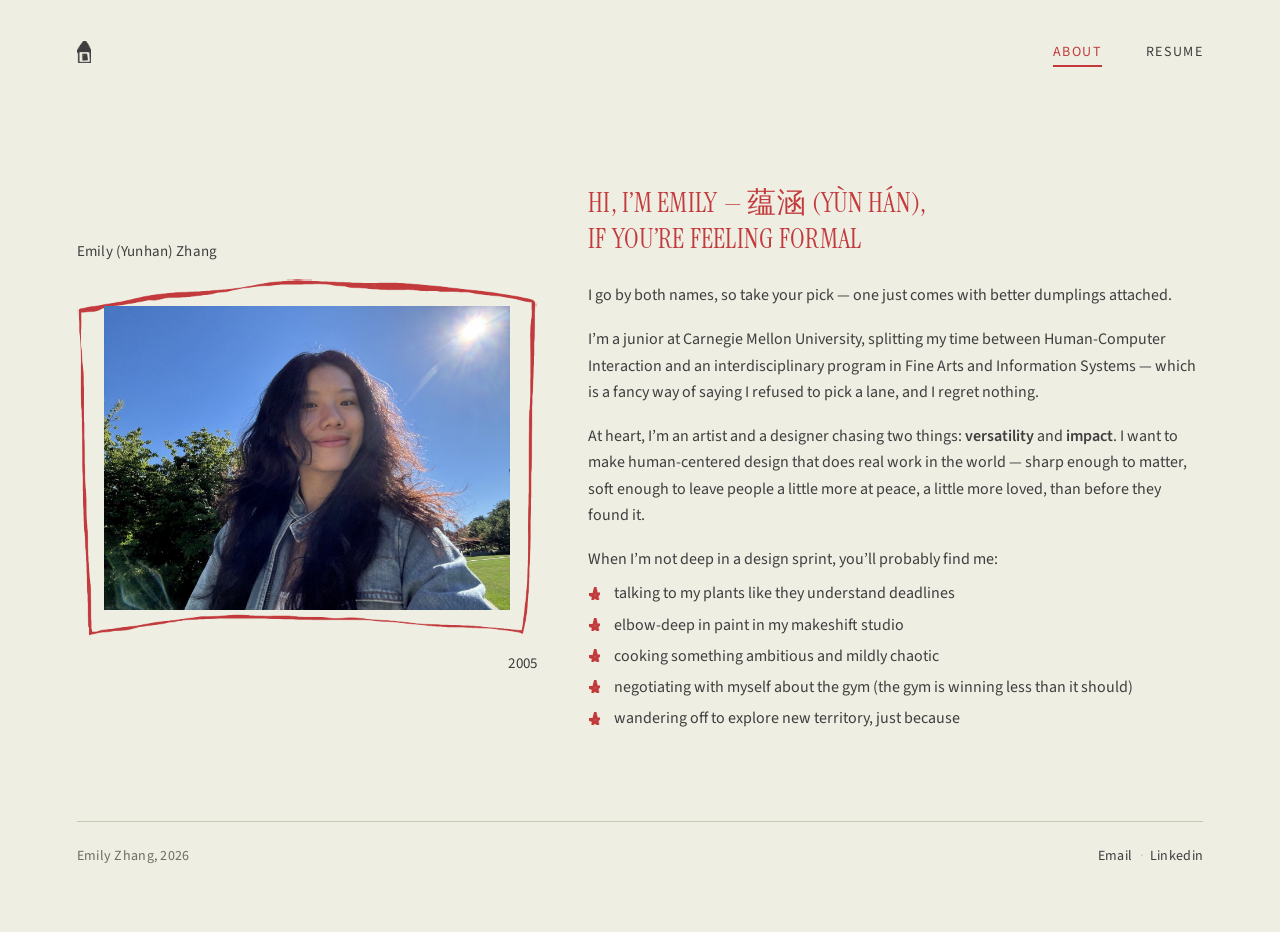
==== about.html @ c8b84eff "portfolio initial(08/20/2026)" ====
<!doctype html>
<html lang="en">
<head>
<meta charset="utf-8">
<meta name="viewport" content="width=device-width, initial-scale=1">
<title>About — Emily Zhang</title>
<meta name="description" content="Emily (Yunhan) Zhang — designer and artist, junior at Carnegie Mellon University studying Human-Computer Interaction alongside Fine Arts and Information Systems.">
<link rel="icon" href="assets/img/favicon.svg" type="image/svg+xml">
<link rel="preconnect" href="https://fonts.googleapis.com">
<link rel="preconnect" href="https://fonts.gstatic.com" crossorigin>
<link href="https://fonts.googleapis.com/css2?family=Instrument+Serif:ital@0;1&family=Source+Sans+3:wght@400;600&display=swap" rel="stylesheet">
<link rel="stylesheet" href="assets/css/style.css">
</head>
<body>

<a class="skip-link" href="#main">Skip to content</a>

<header class="site-header at-top">
  <nav class="nav wrap" aria-label="Primary">
    <div class="nav-group">
      <a class="nav-link nav-home" href="index.html"><span class="house" aria-hidden="true"></span><span class="visually-hidden">Home</span></a>
    </div>
    <div class="nav-group">
      <a class="nav-link" href="about.html" aria-current="page">About</a>
      <a class="nav-link" href="assets/resume/emily-zhang-resume.pdf" target="_blank" rel="noopener">Resume</a>
    </div>
  </nav>
</header>

<main id="main">
  <h1 class="visually-hidden">About Emily Zhang</h1>

  <div class="wrap about-grid">

    <figure class="portrait-block reveal">
      <figcaption class="portrait-name">Emily (Yunhan) Zhang</figcaption>

      <div class="portrait-frame">
        <img class="portrait-photo"
             src="assets/img/about-portrait.jpg"
             alt="Emily standing outdoors in a denim jacket, backlit by the sun against a clear blue sky."
             width="1400" height="1050" loading="lazy" decoding="async">
      </div>

      <p class="portrait-year">2005</p>
    </figure>

    <div class="about-body reveal" data-reveal-delay="0.08">

      <h2 class="about-heading">
        Hi, I’m Emily — <span lang="zh">蕴涵</span> (Yùn Hán),<br>
        if you’re feeling formal
      </h2>

      <p>
        I go by both names, so take your pick — one just comes with better
        dumplings attached.
      </p>

      <p>
        I’m a junior at Carnegie Mellon University, splitting my time between
        Human-Computer Interaction and an interdisciplinary program in Fine Arts
        and Information Systems — which is a fancy way of saying I refused to
        pick a lane, and I regret nothing.
      </p>

      <p>
        At heart, I’m an artist and a designer chasing two things:
        <strong>versatility</strong> and <strong>impact</strong>. I want to make
        human-centered design that does real work in the world — sharp enough to
        matter, soft enough to leave people a little more at peace, a little more
        loved, than before they found it.
      </p>

      <p class="list-lead">When I’m not deep in a design sprint, you’ll probably find me:</p>

      <ul class="star-list">
        <li>talking to my plants like they understand deadlines</li>
        <li>elbow-deep in paint in my makeshift studio</li>
        <li>cooking something ambitious and mildly chaotic</li>
        <li>negotiating with myself about the gym (the gym is winning less than it should)</li>
        <li>wandering off to explore new territory, just because</li>
      </ul>

    </div>

  </div>

</main>

<hr class="rule">

<footer class="site-footer">
  <div class="wrap">
    <h2 class="visually-hidden">Contact</h2>
    <div class="footer-line">
      <span class="footer-sig">Emily Zhang, <span data-year>2026</span></span>
      <nav class="footer-links" aria-label="Contact">
        <a class="footer-link" href="mailto:yunhanzh@andrew.cmu.edu">Email</a>
        <a class="footer-link" href="https://www.linkedin.com/in/yunhan-zhang-52885b339" target="_blank" rel="noopener">Linkedin</a>
      </nav>
    </div>
  </div>
</footer>

<script src="assets/js/main.js" defer></script>
</body>
</html>
---- assets/css/style.css ----
/* =========================================================
   Emily Zhang — Portfolio
   Design tokens sampled directly from the Figma exports.
   See design.md for the full system documentation.
   ========================================================= */

/* ---------- 1. Tokens ---------- */
:root {
  /* Colour — sampled from the source design files */
  --cream:      #EFEEE3;  /* page background */
  --cream-warm: #F5F4EC;  /* raised surfaces / card interiors */
  --ink:        #3E3E3E;  /* primary text */
  --ink-soft:   #6F6E64;  /* secondary text, meta values */
  --red:        #C23A3C;  /* accent: headings, labels, links */
  --red-deep:   #A62E30;  /* accent hover */
  --olive:      #CFCCAD;  /* project card panels */
  --lime:       #E8F19A;  /* image panels on case-study pages */
  --rule:       #C9C6B4;  /* hairlines and borders */

  /* Type */
  /* TWO FACES, following ziaoh.com's system exactly.
     --font         the working sans: navigation, labels, metadata, long-form
                    body copy, footer. Source Sans 3 is Adobe's maintained
                    release of Source Sans Pro, served under the newer name.
     --font-display the editorial serif: short expressive lines only — the
                    hero, page titles, project names, feature headings.
                    Instrument Serif is the face ziaoh uses (not Playfair).
     Neither face is ever used bold. See design.md §3. */
  --font: "Source Sans 3", "Source Sans Pro", -apple-system,
          BlinkMacSystemFont, "Segoe UI", Helvetica, Arial, sans-serif;
  --font-display: "Instrument Serif", "Iowan Old Style", Georgia,
          "Times New Roman", serif;

  /* Type scale, tuned for laptop screens (1280–1512px).
     Reference points measured off karenlou.com (a flat 16px throughout) and
     ziaoh.com (14px chrome, 20px lead, 44px project title). Sizes below land
     between the two: 46–52px hero, 40px case-study title, 16px body, 14px chrome. */
  --fs-display: clamp(2rem, 3.6vw, 3.25rem);          /* home hero — 46px @1280 */
  --fs-title:   clamp(1.875rem, 2.9vw, 2.5rem);       /* case-study title — 37→40px */
  --fs-lead:    clamp(1.125rem, 1.6vw, 1.3125rem);    /* hero paragraphs — 21px serif */
  --fs-body:    1rem;                                 /* 16px, flat — matches karenlou */
  --fs-small:   0.9375rem;                            /* 15px — dense body, meta values */
  --fs-label:   0.75rem;                              /* 12px red section labels */
  --fs-nav:     0.875rem;                             /* 14px — matches ziaoh */
  --fs-micro:   0.6875rem;                            /* 11px — tags, eyebrows */

  /* Layout */
  --wrap:   min(1220px, 88vw);
  --wrap-n: min(820px, 88vw);   /* narrow measure for case-study prose */
  --gutter: clamp(1.25rem, 4vw, 3rem);

  /* Emily's own doodles, sliced from assets/doodling/Untitled_Artwork.png.
     They are used as masks rather than plain images so they take their colour
     from the page — her ink is already exactly --red, and the house needs to
     follow the nav's ink→red hover like every other link. */
  --doodle-frame: url('../img/doodle-frame.png');
  --doodle-star:  url('../img/doodle-star.png');
  --doodle-house: url('../img/doodle-house.png');

  /* Motion */
  --ease: cubic-bezier(0.22, 1, 0.36, 1);
  --dur:  0.5s;
}

/* ---------- 2. Reset & base ---------- */
*, *::before, *::after { box-sizing: border-box; }

html {
  scroll-behavior: smooth;
  -webkit-text-size-adjust: 100%;
}

body {
  position: relative;   /* the document-level nudge layer anchors to this */
  margin: 0;
  background: var(--cream);
  color: var(--ink);
  font-family: var(--font);
  font-size: var(--fs-body);
  font-weight: 400;
  line-height: 1.62;
  letter-spacing: normal;
  -webkit-font-smoothing: antialiased;
  -moz-osx-font-smoothing: grayscale;
}

img { max-width: 100%; display: block; height: auto; }
a   { color: inherit; }

h1, h2, h3, h4, p, figure, ul, ol { margin: 0; }
/* ol as well as ul: the process rail and the numbered insights are ordered
   lists that supply their own markers, so the browser's must be off. */
ul, ol { list-style: none; padding: 0; }

::selection { background: var(--lime); color: var(--ink); }

:focus-visible {
  outline: 2px solid var(--red);
  outline-offset: 4px;
  border-radius: 2px;
}

.wrap   { width: var(--wrap);   margin-inline: auto; }
.wrap-n { width: var(--wrap-n); margin-inline: auto; }

.visually-hidden {
  position: absolute; width: 1px; height: 1px;
  margin: -1px; padding: 0; overflow: hidden;
  clip: rect(0 0 0 0); clip-path: inset(50%); white-space: nowrap;
}

.skip-link {
  position: absolute; left: 50%; top: 0;
  transform: translate(-50%, -120%);
  background: var(--red); color: var(--cream);
  padding: 0.6rem 1.1rem; border-radius: 0 0 8px 8px;
  font-size: 0.875rem; text-decoration: none; z-index: 200;
  transition: transform 0.25s var(--ease);
}
.skip-link:focus { transform: translate(-50%, 0); }

/* ---------- 3. Scroll progress (case-study pages) ---------- */
.progress {
  position: fixed; inset: 0 auto auto 0;
  height: 2px; width: 100%;
  transform: scaleX(0); transform-origin: 0 50%;
  background: var(--red);
  z-index: 120;
}

/* ---------- 4. Site header / nav ---------- */
.site-header {
  position: sticky; top: 0; z-index: 100;
  padding: clamp(1.5rem, 3.2vw, 2.75rem) 0;
  background: color-mix(in srgb, var(--cream) 88%, transparent);
  backdrop-filter: blur(9px);
  -webkit-backdrop-filter: blur(9px);
  transition: transform 0.45s var(--ease), background 0.3s linear;
}
/* Header retracts while scrolling down, returns on scroll up */
.site-header.is-hidden { transform: translateY(-115%); }
.site-header.at-top    { background: transparent; backdrop-filter: none; }

.nav {
  display: flex; align-items: center;
  gap: 1.5rem;
}
.nav-group { display: flex; gap: clamp(1.5rem, 3.4vw, 3.5rem); }
/* keeps the About/Resume group flush right whether or not a Home group precedes it */
.nav-group:last-child { margin-left: auto; }

.nav-link {
  position: relative;
  font-size: var(--fs-nav);
  letter-spacing: 0.11em;
  text-transform: uppercase;
  text-decoration: none;
  color: var(--ink);
  padding-bottom: 3px;
  transition: color 0.28s var(--ease);
}
.nav-link::after {
  content: ""; position: absolute; left: 0; bottom: 0;
  width: 100%; height: 1.5px; background: var(--red);
  transform: scaleX(0); transform-origin: 100% 50%;
  transition: transform 0.42s var(--ease);
}
/* HOME is her drawn house. Masked with currentColor so it sits in ink and
   turns red on hover, exactly like the word it replaced. */
.nav-home { display: inline-flex; align-items: center; }
.house {
  display: block;
  height: clamp(20px, 1.7vw, 25px);
  aspect-ratio: 141 / 223;
  background: currentColor;
  -webkit-mask: var(--doodle-house) center / contain no-repeat;
          mask: var(--doodle-house) center / contain no-repeat;
}

.nav-link:hover, .nav-link:focus-visible { color: var(--red); }
.nav-link:hover::after,
.nav-link:focus-visible::after,
.nav-link[aria-current="page"]::after { transform: scaleX(1); transform-origin: 0 50%; }
.nav-link[aria-current="page"] { color: var(--red); }

/* ---------- 5. Hero (home) ---------- */
/* Centred and compact: the paragraphs stack close under the title rather than
   floating in the middle of the page. */
.hero {
  text-align: center;
  padding: clamp(2.5rem, 6vw, 5rem) 0 clamp(2rem, 4vw, 3.5rem);
}

.hero-title {
  /* sans here, serif in the paragraphs below — as drawn in the mockup, and the
     same split ziaoh uses on its case-study pages (sans H1, serif body lines) */
  font-size: var(--fs-display);
  font-weight: 400;
  line-height: 1.1;
  letter-spacing: -0.015em;   /* large sizes get NEGATIVE tracking */
  text-wrap: balance;
  color: var(--red);
  margin-bottom: clamp(0.75rem, 1.6vw, 1.35rem);
}

/* delight: each word rises into place on load */
.hero-title .word {
  display: inline-block;
  opacity: 0;
  transform: translateY(0.5em);
  animation: rise 0.85s var(--ease) forwards;
}
@keyframes rise { to { opacity: 1; transform: none; } }

/* delight: a cut-out of Emily, arms up, in place of the old 👋. The wrapper
   keeps the .word rise animation; the image inside carries the bobble, so the
   two no longer fight over the same animation property. */
.wave-word {
  display: inline-block;
  line-height: 0;              /* no strut — the image sets the box height */
  vertical-align: -0.22em;     /* the cut-out is taller than a glyph, so it hangs
                                  below the baseline to sit level with the caps */
}
.wave-img {
  display: block;
  height: 1.5em;
  width: auto;
  transform-origin: 50% 92%;   /* pivots near the feet, so the head swings most */
  /* no delay and no rest beat: it is already bobbling when the page paints, and
     it never stops. ease-in-out, not --ease, because --ease is an entrance curve
     that would snap at each turn; this one decelerates into every reversal. */
  animation: bobble 1.6s ease-in-out infinite;
}
/* hovering the title doubles the tempo — the same hello, more excited */
.hero-title:hover .wave-img { animation-duration: 0.8s; }

/* one continuous rock: left, up, right, up, back to left. 0% and 100% hold the
   same pose so the loop closes on itself with no seam. */
@keyframes bobble {
  0%, 100% { transform: translateY(0)    rotate(-6deg); }
  25%      { transform: translateY(-7%)  rotate(0deg); }
  50%      { transform: translateY(0)    rotate(6deg); }
  75%      { transform: translateY(-7%)  rotate(0deg); }
}

/* 680px, not wider: Instrument Serif is narrow, so a wider box lets the first
   paragraph collapse onto a single long line at some widths. This measure keeps
   both paragraphs at two balanced lines across the whole laptop range. */
.hero-body { max-width: min(680px, 100%); margin-inline: auto; }

.hero-lead {
  font-family: var(--font-display);
  font-size: var(--fs-lead);
  line-height: 1.5;           /* reading text always 1.5–1.6 */
  /* Even out the line lengths instead of filling each line greedily, so no line
     is left holding one or two orphaned words. Ignored by older browsers, which
     simply fall back to normal wrapping. */
  text-wrap: balance;
}
.hero-lead + .hero-lead { margin-top: 1.35rem; }

/* ---------- 6. Rules ---------- */
/* The section lines run edge-to-edge with the project panels — same width as
   .wrap — so the rule visibly measures the grid rather than floating inside it. */
.rule {
  border: 0;
  border-top: 1px solid var(--rule);
  width: var(--wrap);
  margin: 0 auto;
}

/* ---------- 7. Work grid (home) ---------- */
.work { padding: clamp(3.5rem, 8vw, 7rem) 0 clamp(3rem, 7vw, 6rem); }

/* Equal thirds, and equal panels. The three source images have different ratios
   (1.24, 1.61, 1.55), so cards sized to their own image came out three different
   heights and pushed each name to a different line — as did the downward offset
   the middle card used to carry. One shared ratio for all three puts every panel
   on the same footprint and every name on the same baseline. */
.work-grid {
  display: grid;
  grid-template-columns: repeat(3, 1fr);
  gap: clamp(0.9rem, 1.8vw, 1.5rem);
  align-items: start;
}

/* the label is a sibling of the <a>, not a child, so hovering either the card
   or the label lights up both */
.work-item { position: relative; }

.card {
  position: relative;
  display: grid;
  place-items: center;
  text-decoration: none;
  background: var(--olive);
  padding: 9%;              /* % of card width — matches the design's inset */
  /* Each card's height is derived from its own image so the olive frame reads
     as an even 9% band on all four sides:  height/width = 0.82/imageRatio + 0.18
     Set per card below; this is the fallback. */
  /* One ratio for all three. It sits between the images' own ratios, so each is
     contained with a modest olive band — image 1 gains a little at the sides,
     images 2 and 3 a little above and below — instead of each card resizing
     itself and breaking the row. */
  aspect-ratio: 1 / 0.78;
  border-radius: 12px;
  overflow: hidden;
  transition: transform 0.55s var(--ease), box-shadow 0.55s var(--ease);
}

.card-media {
  width: 100%;
  height: 100%;
  object-fit: contain;   /* never crop — these are finished, composed images */
  /* No radius or shadow here any more: the artwork carries its own rounded
     frame and shadow, and its transparent corners are composited onto the olive
     panel colour at export time, so an added rectangular shadow would trace a
     box the viewer cannot see the edges of. */
  transition: transform 0.6s var(--ease);
}

/* Wait Room's artwork (1.24) is narrower than the padded content box (1.37), so
   `contain` sized it by height and it stood taller than the other two, which are
   sized by width. Narrowing its box to 78% flips it to being sized by width too,
   landing it on the same height as its neighbours (78% x 0.82W / 1.24 ≈ 0.52W),
   scaled down whole rather than cropped. The grid's place-items:center keeps the
   narrower box centred in the olive panel. */
.card-media--tall { width: 78%; }

.work-item:hover .card,
.card:focus-visible {
  transform: translateY(-7px);
  box-shadow: 0 24px 46px -30px rgba(43, 43, 30, 0.7);
}
.work-item:hover .card-media,
.card:focus-visible .card-media { transform: scale(1.03); }

/* Names and keywords sit permanently under each card, ziaoh-style. The hover
   no longer swaps the panel's contents — it just lifts the card and underlines
   the name, so nothing is hidden from anyone who never hovers. */
.card-label {
  display: grid;
  justify-items: start;
  gap: 0.55rem;
  padding-top: 0.9rem;
}

.card-name {
  text-wrap: balance;
  font-family: var(--font-display);
  font-size: clamp(1.125rem, 1.5vw, 1.375rem);
  line-height: 1.2;
  color: var(--red);
  position: relative;
}
/* the name underlines on hover — the click affordance the overlay used to carry */
.card-name::after {
  content: ""; position: absolute; left: 0; bottom: -2px;
  width: 100%; height: 1px; background: var(--red);
  transform: scaleX(0); transform-origin: 0 50%;
  transition: transform 0.42s var(--ease);
}
.work-item:hover .card-name::after,
.work-item:focus-within .card-name::after { transform: scaleX(1); }

.card-tags { display: flex; flex-wrap: wrap; gap: 0.4rem; }

.tag {
  border: 1px solid var(--red);
  border-radius: 999px;
  padding: 0.25rem 0.7rem;
  font-size: var(--fs-micro);
  line-height: 1.5;
  letter-spacing: 0.02em;
  color: var(--red);
  white-space: nowrap;
  transition: background 0.35s var(--ease), color 0.35s var(--ease);
}
.work-item:hover .tag { background: var(--red); color: var(--cream); }

/* ---------- 8. Page head (inner pages) ---------- */
.page-head {
  position: relative;   /* anchors the nudges */
  padding: clamp(2rem, 5vw, 4rem) 0 clamp(1.5rem, 3vw, 2.5rem);
}

.eyebrow {
  font-size: var(--fs-label);
  letter-spacing: 0.1em;
  text-transform: uppercase;
  color: var(--ink-soft);
  margin-bottom: 0.6rem;
}

/* --- Friendly nudges ------------------------------------------------------
   The rabbits hang around the top of the page and scroll away with it — they
   are in normal document flow, not fixed, so they behave like the feature they
   illustrate: they turn up, they are ignorable, and they leave. Each has its
   own idle tic. Entrance lives on the wrapper, the tic on the image inside, so
   the two transforms never fight. */
/* Document-level layer: sits at the very top of the page, above the header in
   the document but behind it in paint order, and scrolls away with the page. */
.nudges {
  position: absolute;
  inset: 0 0 auto 0;
  height: 0;                /* never affects layout */
  pointer-events: none;
}

/* Placement is expressed two ways, both of which scale with the screen:
   left/right/top as a PERCENTAGE OF THE CONTAINER, and --shift as a percentage
   of the RABBIT'S OWN HEIGHT (that is what a percentage in translateY means).
   No pixel or rem offsets, so the arrangement holds at any width. */
.nudge {
  --rot: 0deg;
  --shift: 0%;
  position: absolute;
  display: block;
  transform: translateY(var(--shift)) rotate(var(--rot));
  animation: nudge-in 0.8s var(--ease) both;
}

@keyframes nudge-in {
  from { opacity: 0; transform: translateY(calc(var(--shift) - 22%)) scale(0.88) rotate(var(--rot)); }
  60%  { opacity: 1; transform: translateY(calc(var(--shift) + 3%))  scale(1.04) rotate(var(--rot)); }
  to   { opacity: 1; transform: translateY(var(--shift))             scale(1)    rotate(var(--rot)); }
}

/* Each rabbit is a small rig, not a flat picture: the ink limbs were sliced out
   of the artwork into their own layers, stacked under the body so the shoulder
   joints stay hidden, and rotated about the point where they meet the body. So
   the arm actually moves — the rabbit does not just wobble as a whole. */
.rig { position: relative; display: block; }
.rig-base  { position: relative; display: block; width: 100%; height: auto; }
.rig-layer { position: absolute; inset: 0; width: 100%; height: auto; }

/* 1 — hangs over the very top of the page, scratching the back of its head */
/* stands on the top edge of the screen: its layer is anchored to the document
   top, so top:0 puts the rabbit's own top exactly on the page edge */
.nudge--scratch {
  --rot: -3deg;
  width: clamp(54px, 5.2vw, 74px);
  top: 0; left: 31%;
  animation-delay: 0.3s;
}
.nudge--scratch .rig-arm {
  transform-origin: 77% 50%;                 /* the shoulder */
  animation: scratch-arm 3.6s var(--ease) 1.1s infinite;
}
@keyframes scratch-arm {
  0%, 48%, 100% { transform: rotate(0deg); }
  54%           { transform: rotate(-9deg); }
  60%           { transform: rotate(3deg); }
  66%           { transform: rotate(-8deg); }
  72%           { transform: rotate(2deg); }
  78%           { transform: rotate(-6deg); }
  86%           { transform: rotate(0deg); }
}

/* 2 — furious: elbows pump, and the anger mark throbs on the offbeat */
/* 2 — stands on top of the lime band. Anchored to the band itself so its feet
   stay on the edge at every width. */
.nudge--fume {
  --rot: 2deg;
  width: clamp(52px, 5vw, 70px);
  bottom: 100%; left: 56%;
  --shift: 4%;              /* its own feet overlap the band's edge */
  animation-delay: 1.5s;
}
.nudge--fume .rig-arml {
  transform-origin: 30% 61%;
  animation: elbow-l 2.4s var(--ease) 2.3s infinite;
}
.nudge--fume .rig-armr {
  transform-origin: 70% 60%;
  animation: elbow-r 2.4s var(--ease) 2.3s infinite;
}
@keyframes elbow-l {
  0%, 60%, 100% { transform: rotate(0deg); }
  70%           { transform: rotate(7deg); }
  82%           { transform: rotate(-3deg); }
}
@keyframes elbow-r {
  0%, 60%, 100% { transform: rotate(0deg); }
  70%           { transform: rotate(-7deg); }
  82%           { transform: rotate(3deg); }
}
.nudge--fume .rig-vein {
  transform-origin: 66% 47%;
  animation: vein-throb 2.4s var(--ease) 2.3s infinite;
}
@keyframes vein-throb {
  0%, 55%, 100% { transform: scale(1) rotate(0deg); }
  64%           { transform: scale(1.28) rotate(-6deg); }
  74%           { transform: scale(1.05) rotate(3deg); }
}

/* 3 — leans in sideways over the edge and waves at you */
/* 3 — leans in past the right edge, just below the band */
.nudge--wave {
  --rot: -7deg;
  width: clamp(80px, 7.4vw, 112px);
  /* stands on the right edge of the screen. Its containing block is the band,
     which is --wrap wide and centred, so this reaches back out to the viewport:
     half the difference between the band and the window. */
  top: 100%;
  /* +0.5vw pulls it back by the width its -7deg rotation adds to the bounding
     box, so it sits flush without tripping horizontal page overflow */
  right: calc((var(--wrap) - 100vw) / 2 + 0.5vw);
  --shift: 8%;
  animation-delay: 2.7s;
}
.nudge--wave .rig-arm {
  transform-origin: 76% 28%;                 /* where the arm meets the head */
  animation: wave-arm 3.1s var(--ease) 3.5s infinite;
}
@keyframes wave-arm {
  0%, 52%, 100% { transform: rotate(0deg); }
  60%           { transform: rotate(-15deg); }
  68%           { transform: rotate(9deg); }
  76%           { transform: rotate(-13deg); }
  84%           { transform: rotate(6deg); }
  92%           { transform: rotate(-4deg); }
}

/* the meta strip sits on a lime band, as in the mockup.
   Doubled class beats the max-width on .meta, which is declared after this. */
.meta.meta-band {
  position: relative;   /* anchors the two rabbits that belong to the band */
  background: var(--lime);
  border-radius: 6px;
  padding: clamp(1.1rem, 2.2vw, 1.6rem) clamp(1.1rem, 2.2vw, 1.75rem);
  max-width: none;
  margin-top: clamp(1.25rem, 2.6vw, 2rem);
  /* four equal shares of the panel, each one centred in its own share, so the
     row reads as evenly distributed rather than crowded to the left */
  grid-template-columns: repeat(4, minmax(0, 1fr));
  justify-items: center;
  text-align: center;
  gap: clamp(1rem, 2vw, 1.75rem);
}
.meta.meta-band dd { text-align: center; }

.page-title {
  text-wrap: balance;
  font-family: var(--font-display);
  font-size: var(--fs-title);
  font-weight: 400;
  line-height: 1.15;
  letter-spacing: -0.02em;
  color: var(--red);
}

/* meta strip: ROLE / TIMELINE / SKILLS / TOOLS */
.meta {
  display: grid;
  grid-template-columns: repeat(4, minmax(0, 1fr));
  gap: clamp(1rem, 2.4vw, 2rem);
  max-width: 760px;
  margin-top: clamp(1.75rem, 3.4vw, 2.75rem);
}
.meta dt {
  font-size: var(--fs-label);
  letter-spacing: 0.1em;
  text-transform: uppercase;
  color: var(--red);
  margin-bottom: 0.85rem;
}
.meta dd {
  margin: 0;
  font-size: var(--fs-small);
  line-height: 1.5;
  color: var(--ink-soft);
}

/* ---------- 9. Case-study prose ---------- */
.section { padding-top: clamp(1.75rem, 3.6vw, 2.75rem); }

/* Context on the left, Problem + Goals stacked on the right. Three full-width
   blocks in a row left the top of the page very tall and very empty on the
   right; two columns balance it and let the reader take the framing in at once. */
.intro-grid {
  display: grid;
  grid-template-columns: 1fr 1fr;
  gap: 0 clamp(2rem, 4.5vw, 4rem);
  align-items: start;
}
/* No measure cap here: each column is already a comfortable width, and capping
   it made the right column stop short of the band and frame edges. Every block
   on the page now runs to exactly the same left and right margin. */
.intro-grid .prose { max-width: none; }

.label {
  font-size: var(--fs-label);
  letter-spacing: 0.1em;
  text-transform: uppercase;
  color: var(--red);
  font-weight: 400;
  margin-bottom: 0.8rem;
}

.prose { max-width: 74ch; }
.prose p { text-wrap: pretty; }   /* no single-word last lines */
.prose p + p { margin-top: 0.9em; }

/* opt a block out of the 74ch measure so a long sentence runs on one line. No
   `nowrap`: the cap is what forced the break, and at full column width the text
   fits on its own — so it still wraps on its own once the column gets narrower
   than the sentence, instead of running off the side of the page. */
.prose--wide { max-width: none; }

/* A line meant to be read as one line. It needs ~760px at the body size, but the
   column is 88vw, so below a ~865px viewport it used to break after "and". Rather
   than break, the type scales with the viewport: 1.8vw tracks the column's own
   growth, so the sentence keeps roughly the same slack at every width and only
   stops shrinking once it hits the full body size at ~890px. */
.one-line {
  white-space: nowrap;
  font-size: min(1rem, 1.8vw);
}

/* ---------- 9b. Case-study building blocks ---------- */
/* All of these run to the same left and right margin as .wrap — no block on a
   case-study page is ever inset from another. */

/* the project's central question, and other single-line statements */
.lede {
  font-family: var(--font-display);
  font-size: clamp(1.25rem, 1.9vw, 1.625rem);
  line-height: 1.35;
  letter-spacing: -0.005em;
  color: var(--red);
  text-wrap: balance;
  margin-top: clamp(2rem, 4vw, 3.25rem);
}
.lede-note {
  font-size: var(--fs-small);
  color: var(--ink-soft);
  margin-top: 0.5rem;
}

/* red serif section headings, one step below the page title */
.section-title {
  font-family: var(--font-display);
  font-weight: 400;
  font-size: clamp(1.125rem, 1.6vw, 1.375rem);
  line-height: 1.25;
  color: var(--red);
  margin-bottom: clamp(0.9rem, 1.6vw, 1.35rem);
}

/* Two columns that each mix writing and an archive shot, so the images stagger
   diagonally instead of stacking: Context over the old events page on the left,
   the old home page over Design goals on the right. */
.brief-grid {
  display: grid;
  grid-template-columns: 0.85fr 1fr;
  gap: 0 clamp(2rem, 4.5vw, 4rem);
  /* stretch, so both columns take the height of the taller one and their last
     elements can be pushed to a shared bottom line */
  align-items: stretch;
}
.brief-grid .prose { max-width: none; }
/* first child to the top, last child to the bottom — so the events screenshot on
   the left and the Design goals list on the right finish on the same line */
.brief-col {
  display: grid;
  align-content: space-between;
  gap: clamp(1.5rem, 3vw, 2.5rem);
}

/* screenshots of the site as it was, captioned like plates */
.archive { margin-top: 0; }
.archive img {
  width: 100%;
  height: auto;
  border: 1px solid var(--rule);
  border-radius: 4px;
}
.archive figcaption {
  margin-top: 0.6rem;
  text-align: center;
  font-size: var(--fs-small);
  color: var(--ink-soft);
}

/* emphasis inside prose — the only weight above 400 on the site */
.prose strong { font-weight: 600; }

/* red middot bullets, matching the labels' accent */
.bullets { display: grid; gap: 0.45rem; margin-top: 0.15rem; }
.bullets li {
  position: relative;
  padding-left: 1.05rem;
  font-size: var(--fs-body);   /* body copy, same as .prose p beside it */
  line-height: 1.6;
  text-wrap: pretty;
}
.bullets li::before {
  content: "";
  position: absolute;
  left: 0; top: 0.36em;
  width: 0.72em; height: 0.72em;
  background: var(--red);
  -webkit-mask: var(--doodle-star) center / contain no-repeat;
          mask: var(--doodle-star) center / contain no-repeat;
}

.numbered { counter-reset: n; display: grid; gap: 0.5rem; max-width: 78ch; }
.numbered li {
  counter-increment: n;
  position: relative;
  padding-left: 1.9rem;
  font-size: var(--fs-body);   /* body copy */
  line-height: 1.6;
  text-wrap: pretty;
}
.numbered li::before {
  content: counter(n) ".";
  position: absolute; left: 0; top: 0;
  color: var(--red);
  font-variant-numeric: tabular-nums;
}

/* --- research process rail --- */
.process {
  --rail-gap: clamp(1rem, 2.2vw, 2.25rem);
  position: relative;
  display: grid;
  grid-template-columns: repeat(4, minmax(0, 1fr));
  gap: var(--rail-gap);
  counter-reset: none;
  margin-top: clamp(0.5rem, 1.4vw, 1rem);
}
/* the line runs behind the pills and shows only in the gaps between them */
.process::before {
  content: "";
  position: absolute;
  /* exactly from the first pill centre to the last: with four equal columns and
     three gaps, half a column is (100% - 3 * gap) / 8 — true at any width */
  left:  calc((100% - 3 * var(--rail-gap)) / 8);
  right: calc((100% - 3 * var(--rail-gap)) / 8);
  top: 0.95rem;
  border-top: 1px solid var(--rule);
}
.process-step { position: relative; text-align: center; }
.process-pill {
  position: relative;      /* paints above the rail */
  display: inline-block;
  background: var(--lime);
  border-radius: 999px;
  padding: 0.3rem 1.05rem;
  font-size: var(--fs-label);
  letter-spacing: 0.1em;
  text-transform: uppercase;
  color: var(--ink);
}
.process-items { display: grid; gap: 0.85rem; margin-top: 1.15rem; }
.process-items li { display: grid; gap: 0.15rem; }
.pi-name { font-size: var(--fs-small); line-height: 1.35; }
.pi-note {
  font-size: 0.8125rem;
  line-height: 1.45;
  color: var(--ink-soft);
  text-wrap: pretty;
}

/* --- photo collage (Content Generation) ------------------------------------
   The lead photo's own 1.47 ratio sets the block height; the right column then
   splits that height between a square-ish pair and a filler frame, so the two
   sides always finish level without any hard-coded heights. */
.gallery {
  display: grid;
  grid-template-columns: 1.47fr 1fr;
  gap: clamp(0.65rem, 1.2vw, 1rem);
  align-items: stretch;
}
.gallery-right {
  display: grid;
  grid-template-rows: auto 1fr;   /* pair sized by content, filler takes the rest */
  gap: clamp(0.65rem, 1.2vw, 1rem);
  min-height: 0;
}
.gallery-pair {
  display: grid;
  grid-template-columns: 1fr 1fr;
  gap: clamp(0.65rem, 1.2vw, 1rem);
}

.shot {
  margin: 0;
  border-radius: 10px;
  overflow: hidden;
  background: var(--cream-warm);
}
.shot img { width: 100%; height: 100%; object-fit: cover; display: block; }
.shot--lead img  { aspect-ratio: 1.47 / 1; }
.gallery-pair img { aspect-ratio: 1.15 / 1; }
.shot--fill { min-height: 0; }
.shot--fill img { height: 100%; object-position: center 42%; }

/* a divider between major blocks, matching the page-level rules */
.section-break { margin: clamp(2.5rem, 5vw, 4rem) auto clamp(0.5rem, 1vw, 1rem); }

/* inline links inside prose */
.inline-link {
  color: var(--red);
  text-decoration: none;
  border-bottom: 1px solid color-mix(in srgb, var(--red) 45%, transparent);
  transition: border-color 0.3s var(--ease);
}
.inline-link:hover, .inline-link:focus-visible { border-bottom-color: var(--red); }

@media (max-width: 760px) {
  .gallery { grid-template-columns: 1fr; }
  .shot--fill img { aspect-ratio: 1.83 / 1; height: auto; }
}

/* --- folding section ------------------------------------------------------
   A native <details>/<summary>. No JavaScript is involved: it works even if the
   script fails, is cached stale, or never loads, and it is keyboard operable and
   announced correctly for free. The earlier button+JS version broke exactly this
   way. Carries its own hairlines so the space above the heading and below the
   body is one symmetric padding value rather than two rule margins to match. */
.fold {
  border-top: 1px solid var(--rule);
  border-bottom: 1px solid var(--rule);
  margin-block: clamp(2.5rem, 5vw, 4rem);
}

.fold-head {
  display: flex;
  align-items: center;
  justify-content: space-between;
  gap: clamp(1.5rem, 4vw, 3rem);
  padding: clamp(1.75rem, 3.4vw, 2.75rem) 0;
  cursor: pointer;
  list-style: none;          /* kill the default disclosure triangle */
}
.fold-head::-webkit-details-marker { display: none; }
.fold-head:focus-visible { outline: 2px solid var(--red); outline-offset: 4px; }

.fold-title {
  font-family: var(--font-display);
  font-size: clamp(1.25rem, 1.9vw, 1.625rem);
  line-height: 1.35;
  letter-spacing: -0.005em;
  color: var(--red);
  text-wrap: balance;
}

/* + that becomes − : the vertical stroke rotates away rather than just vanishing */
.fold-icon {
  position: relative;
  flex: none;
  width: 20px;
  height: 20px;
  color: var(--red);
}
.fold-icon::before,
.fold-icon::after {
  content: "";
  position: absolute;
  background: currentColor;
  border-radius: 1px;
}
.fold-icon::before { left: 0; right: 0; top: 50%; height: 1.5px; transform: translateY(-50%); }
.fold-icon::after {
  top: 0; bottom: 0; left: 50%; width: 1.5px;
  transform: translateX(-50%);
  transition: transform 0.45s var(--ease), opacity 0.3s var(--ease);
}
.fold[open] .fold-icon::after {
  transform: translateX(-50%) rotate(90deg) scaleX(0.2);
  opacity: 0;
}

.fold-inner .lede-note {
  margin-top: 0;
  padding-bottom: clamp(1.75rem, 3.4vw, 2.75rem);
}

/* The fold animates where the browser can interpolate a <details>' content box.
   Everywhere else it simply opens and closes instantly — still fully working. */
@supports selector(details::details-content) {
  .fold::details-content {
    block-size: 0;
    overflow: hidden;
    transition: block-size 0.45s var(--ease), content-visibility 0.45s allow-discrete;
  }
  .fold[open]::details-content { block-size: auto; }
}
@supports (interpolate-size: allow-keywords) {
  :root { interpolate-size: allow-keywords; }
}

/* --- final-design showcase -------------------------------------------------
   A full-page screenshot is 3700px tall. Dropping it into the page whole buries
   everything below it, and scaling it to fit makes it unreadable. So it sits at
   full width inside a browser frame with its own scroll: the visitor walks the
   real page at real size, and the case study keeps its shape. */
.showcase { margin-top: clamp(1.25rem, 2.5vw, 2rem); }

.showcase-stage {
  background: var(--lime);
  border-radius: 8px;
  padding: clamp(1rem, 3vw, 3rem);
}

.browser {
  border-radius: 10px;
  overflow: hidden;
  background: #fff;
  box-shadow: 0 18px 44px -26px rgba(43, 43, 30, 0.65);
}

.browser-bar {
  display: flex;
  align-items: center;
  gap: 0.75rem;
  padding: 0.6rem 0.9rem;
  background: #E9E9E4;
  border-bottom: 1px solid #DAD9D0;
}
.browser-dots { display: flex; gap: 0.4rem; }
.browser-dots i {
  width: 10px; height: 10px; border-radius: 50%;
  background: #C9C7BE;
}
.browser-url {
  flex: 1;
  text-align: center;
  font-size: var(--fs-micro);
  letter-spacing: 0.04em;
  color: var(--ink-soft);
  /* keeps the dots' width from shifting the url off centre */
  margin-right: calc(3 * 10px + 2 * 0.4rem);
}

.browser-view {
  height: clamp(420px, 64vh, 760px);
  overflow-y: auto;
  overflow-x: hidden;
  -webkit-overflow-scrolling: touch;
}
.browser-view:focus-visible { outline: 2px solid var(--red); outline-offset: -2px; }
.browser-view img { width: 100%; height: auto; display: block; }

/* --- key insights, with a doodle in the margin --- */
.insights { position: relative; }
/* The list and the bulb share a flex row, vertically centred on each other. No
   absolute offsets to re-tune when the copy changes — the bulb always sits level
   with the middle of the insights it annotates. */
.insights-row {
  display: flex;
  align-items: center;
  gap: clamp(2rem, 5vw, 4rem);
  margin-top: 0.25rem;
}
.insights-row .numbered { flex: 1 1 auto; margin-top: 0; }

.bulb {
  flex: 0 0 auto;
  width: clamp(88px, 8.4vw, 132px);
  height: auto;
  margin-inline: auto clamp(1rem, 4vw, 3.5rem);
  opacity: 0;
  transform: rotate(-8deg) scale(0.85);
  transition: opacity 0.7s var(--ease), transform 0.7s var(--ease);
}
.insights.is-visible .bulb { opacity: 1; transform: rotate(-4deg) scale(1); }

@media (max-width: 900px) {
  .brief-grid { grid-template-columns: 1fr; gap: 0; }
  .process { grid-template-columns: repeat(2, minmax(0, 1fr)); row-gap: 2rem; }
  .process::before { display: none; }
  .insights-row { display: block; }
  .bulb { display: none; }
}
@media (max-width: 560px) {
  .process { grid-template-columns: 1fr; }
}

/* ---------- 10. Feature blocks (alternating image / text) ---------- */
.features {
  display: grid;
  gap: clamp(1rem, 2vw, 1.75rem);
  /* was 4rem, which left the FEATURES label floating unattached to its frames.
     A section label should sit near what it labels — same distance the other
     labels sit above their prose. */
  padding: clamp(0.9rem, 1.6vw, 1.25rem) 0 clamp(1rem, 2vw, 2rem);
}

.feature {
  border: 1px solid var(--rule);
  padding: clamp(1.1rem, 2.2vw, 1.85rem);
  display: grid;
  grid-template-columns: 1fr 1.18fr;
  gap: clamp(1.25rem, 3vw, 2.75rem);
  align-items: start;
}
/* even blocks put the image on the left */
.feature:nth-child(even) { grid-template-columns: 1.18fr 1fr; }
.feature:nth-child(even) .feature-body  { order: 2; }
.feature:nth-child(even) .feature-media { order: 1; }

.feature-body { padding: clamp(0.5rem, 1.4vw, 1.25rem); }
.feature-title {
  text-wrap: balance;
  font-family: var(--font-display);
  font-size: 1.1875rem;       /* 19px — ziaoh's card h3 is 17px serif */
  font-weight: 400;
  line-height: 1.25;
  color: var(--red);
  margin-bottom: 0.75rem;
}
.feature-body p { font-size: var(--fs-small); line-height: 1.65; text-wrap: pretty; }

/* Every showcase panel is the same size and the same shape, whatever it holds —
   a lime field with the artwork centred inside it. Fixing the shape is what keeps
   one feature on screen at a time: left to size themselves the clips carry whatever
   aspect their scene happened to have, and feature 4 ran 1289px tall on its own,
   more than a laptop viewport holds. The ratio is a shade wider than square so a
   whole block clears an 800px viewport. */
.feature-media {
  background: var(--lime);
  overflow: hidden;
  display: grid;
  grid-template-rows: minmax(0, 1fr);
  grid-template-columns: minmax(0, 1fr);
  place-items: center;
  padding: clamp(0.9rem, 2.6vw, 2.25rem);
  aspect-ratio: 604 / 579;
}
/* One column and a much narrower panel: the landscape shape would leave the
   phones too small to read, so the panel turns portrait and they grow with it. */
@media (max-width: 760px) {
  .feature-media { aspect-ratio: 3 / 4; }
}

/* Sized by `max-*` rather than a width: the row is a definite fraction of a panel
   whose height the aspect-ratio already fixed, so the percentages have a real box
   to resolve against and each clip shrinks to fit whichever way it is long,
   keeping its own ratio. Clips end up ~88% of the panel's height. */
.feature-media img,
.feature-media video {
  width: auto;
  height: auto;
  max-width: 100%;
  max-height: 100%;
  min-width: 0;
  min-height: 0;
  display: block;
  border-radius: 10px;
  transition: transform 0.9s var(--ease);
}


/* The clips are cropped to the phone screen itself — no device chrome, no canvas
   behind it — so they need their own corner and a shadow to sit on the lime the
   way a device would. The radius is close to the screen's own corner once scaled
   down, and it also swallows the few stray pixels of bezel the crop leaves. */
.feature-media--motion video,
.feature-media--motion .feature-media-fallback {
  border-radius: 16px;
  box-shadow: 0 14px 30px -14px rgba(31, 32, 20, 0.45),
              0 2px 5px rgba(31, 32, 20, 0.10);
}

/* Four of the clips are whole phones re-cut from the full-device recording. The
   lime field, the phone's rounded silhouette and its shadow are all composited
   into the file — the corners outside the device are painted the same `--lime`
   the panel uses — so the file already reaches the panel's edges. A CSS radius
   would round lime against lime, and a CSS shadow would trace a rectangle around
   a phone that is not rectangular. Both come off. */
.feature-media--device video,
.feature-media--device .feature-media-fallback {
  border-radius: 0;
  box-shadow: none;
}
.feature:hover .feature-media img,
.feature:hover .feature-media video { transform: scale(1.02); }

/* Feature 5 is the only landscape piece — a slab of one screen rather than a whole
   device. Sized like the rest it runs to the panel's full width and reads far
   heavier than the phones beside it, so it is capped: at ~76% its area lands in
   the same range as a phone's, and it sits on the lime as a card rather than
   filling the frame. */
.feature-media--card video,
.feature-media--card .feature-media-fallback { max-width: 76%; }


/* The still is only for reduced-motion. It needs two classes to outrank
   `.feature-media img` above, which would otherwise force it back to block and
   stack it underneath the video. */
.feature-media--motion .feature-media-fallback { display: none; }

@media (prefers-reduced-motion: reduce) {
  /* honour the preference: show the poster frame as a still, never loop */
  .feature-media--motion video { display: none; }
  /* radius and shadow already come from the `--motion` rule above */
  .feature-media--motion .feature-media-fallback { display: block; }
}

/* framed single result image (KPB / Content Generation) */
.result-frame {
  border: 1px solid var(--rule);
  padding: clamp(1rem, 2.2vw, 1.75rem);
  margin-top: clamp(1.5rem, 3vw, 2.25rem);
}
.result-frame img { width: 100%; }

.note {
  font-family: var(--font-display);
  font-style: italic;         /* ziaoh sets its meta/caption line in serif italic */
  font-size: 1rem;
  letter-spacing: 0.02em;     /* small sizes get POSITIVE tracking */
  color: var(--ink-soft);
  margin-top: 0.9rem;
}

/* ---------- 11. Placeholder styling ---------- */
/* Anything wearing .is-placeholder is copy Emily still needs to supply.
   Remove the class (and the dashed frame disappears). */
.is-placeholder {
  border: 1px dashed var(--red);
  border-radius: 4px;
  padding: clamp(1rem, 2.2vw, 1.6rem);
  background: color-mix(in srgb, var(--lime) 26%, transparent);
}
.is-placeholder::before {
  content: "PLACEHOLDER — " attr(data-placeholder);
  display: block;
  font-size: 0.6875rem;
  letter-spacing: 0.1em;
  text-transform: uppercase;
  color: var(--red);
  margin-bottom: 0.7rem;
}

/* ---------- 12. About page ---------- */
/* An explicit photo column rather than a ratio: the portrait is a fixed, modest
   size and the writing takes whatever is left, so the balance holds as the
   viewport changes instead of the photo growing with it. */
.about-grid {
  display: grid;
  grid-template-columns: minmax(0, 460px) 1fr;
  gap: clamp(2rem, 4vw, 4rem);
  align-items: center;   /* photo and writing balanced on one centre line */
  padding: clamp(2.5rem, 6vw, 5.5rem) 0 clamp(3rem, 7vw, 6rem);
}

/* --- portrait, in its hand-drawn mount --- */
.portrait-block { margin: 0; }

.portrait-name,
.portrait-year {
  font-size: var(--fs-small);
  letter-spacing: 0.01em;
  color: var(--ink);
}
.portrait-name { margin-bottom: 0.9rem; }
.portrait-year { margin-top: 0.9rem; text-align: right; }

/* her hand-drawn rectangle, stretched over the photo's mount */
.portrait-frame {
  position: relative;
  padding: clamp(1rem, 2.1vw, 1.8rem);
  background: var(--doodle-frame) center / 100% 100% no-repeat;
}
.portrait-photo {
  position: relative;
  width: 100%;
  display: block;
}

/* --- the writing --- */
.about-body { padding-top: 0; }

.about-heading {
  font-family: var(--font-display);
  font-size: clamp(1.375rem, 2.1vw, 1.75rem);
  font-weight: 400;
  line-height: 1.3;
  letter-spacing: 0.01em;
  text-transform: uppercase;
  color: var(--red);
  margin-bottom: clamp(1.1rem, 2vw, 1.6rem);
  text-wrap: balance;
}
/* the Chinese glyphs sit optically small next to Latin caps — nudge them up */
.about-heading [lang="zh"] {
  font-size: 1.08em;
  letter-spacing: 0.02em;
}

/* fills its column instead of stopping at 58ch — wider lines, shorter block */
.about-body p {
  line-height: 1.65;
  text-wrap: pretty;
}
.about-body p + p { margin-top: 1.1em; }

/* The one place a bold appears anywhere on this site. See design.md §3. */
.about-body strong { font-weight: 600; }

.list-lead { margin-top: 1.4em; }

.star-list {
  margin-top: 0.55rem;
  display: grid;
  gap: 0.4rem;
}
.star-list li {
  position: relative;
  padding-left: 1.6rem;
  line-height: 1.55;
  text-wrap: pretty;
}
/* her drawn star, masked so it paints in --red at any size */
.star-list li::before {
  content: "";
  position: absolute;
  left: 0;
  top: 0.34em;
  width: 0.82em;
  height: 0.82em;
  background: var(--red);
  -webkit-mask: var(--doodle-star) center / contain no-repeat;
          mask: var(--doodle-star) center / contain no-repeat;
  transition: transform 0.4s var(--ease);
}
/* delight: the stars spin a little when you run down the list */
.star-list li:hover::before { transform: rotate(90deg) scale(1.15); }

/* ---------- 14. Project navigation ---------- */
/* Two destinations rather than one bare arrow: a way back to the index, and a
   named next project so the reader knows what they are committing to. */
.page-nav {
  display: flex;
  align-items: flex-end;
  justify-content: space-between;
  gap: 1.5rem 2rem;
  flex-wrap: wrap;
  border-top: 1px solid var(--rule);
  margin-top: clamp(2.5rem, 5vw, 4rem);
  padding-top: clamp(1.25rem, 2.5vw, 2rem);
  /* keeps this band clear of the footer's rule below it */
  padding-bottom: clamp(2rem, 4vw, 3.5rem);
}

.page-nav-back {
  display: inline-flex; align-items: center; gap: 0.5rem;
  font-size: var(--fs-nav);
  letter-spacing: 0.02em;
  text-decoration: none;
  color: var(--ink-soft);
  transition: color 0.3s var(--ease);
}
.page-nav-back .arrow { transition: transform 0.35s var(--ease); }
.page-nav-back:hover, .page-nav-back:focus-visible { color: var(--red); }
.page-nav-back:hover .arrow { transform: translateX(-4px); }

.page-nav-next {
  display: grid;
  justify-items: end;
  gap: 0.25rem;
  text-align: right;
  text-decoration: none;
  max-width: 60%;
}
.page-nav-eyebrow {
  font-size: var(--fs-label);
  letter-spacing: 0.1em;
  text-transform: uppercase;
  color: var(--red);
}
.page-nav-name {
  position: relative;
  font-family: var(--font-display);
  font-size: clamp(1.375rem, 2.2vw, 1.875rem);
  line-height: 1.2;
  letter-spacing: -0.01em;
  text-wrap: balance;
  transition: color 0.35s var(--ease);
}
.page-nav-name::after {
  content: "";
  position: absolute; left: 0; right: 0; bottom: -3px;
  height: 1px; background: var(--red);
  transform: scaleX(0); transform-origin: 100% 50%;
  transition: transform 0.42s var(--ease);
}
.page-nav-next:hover .page-nav-name,
.page-nav-next:focus-visible .page-nav-name { color: var(--red); }
.page-nav-next:hover .page-nav-name::after,
.page-nav-next:focus-visible .page-nav-name::after { transform: scaleX(1); transform-origin: 0 50%; }

/* ---------- 15. Footer ---------- */
.site-footer { padding: 0 0 clamp(2.5rem, 5vw, 4.5rem); }

/* One line, ziaoh.com-style: signature flush left, contact links flush right,
   separated by a middot. 14px sentence case — the same size as the nav, but
   without its uppercase tracking, so the footer sits quietly under the page. */
.footer-line {
  display: flex;
  align-items: baseline;
  justify-content: space-between;
  flex-wrap: wrap;
  gap: 0.6rem 1.5rem;
  padding-top: clamp(1.1rem, 1.8vw, 1.5rem);
  font-size: var(--fs-nav);
}

.footer-sig {
  color: var(--ink-soft);
  letter-spacing: 0.02em;
}

.footer-links { display: flex; align-items: baseline; }

.footer-link {
  position: relative;
  display: inline-block;
  text-decoration: none;
  font-size: var(--fs-nav);
  line-height: 1.4;
  letter-spacing: 0.02em;
  transition: color 0.3s var(--ease);
}
.footer-link + .footer-link { margin-left: 1.1rem; }
.footer-link + .footer-link::before {
  content: "·";
  position: absolute;
  left: -0.65rem;
  color: var(--rule);
}
.footer-link::after {
  content: ""; position: absolute; left: 0; bottom: -3px;
  width: 100%; height: 1px; background: var(--red);
  transform: scaleX(0); transform-origin: 100% 50%;
  transition: transform 0.4s var(--ease);
}
.footer-link:hover, .footer-link:focus-visible { color: var(--red); }
.footer-link:hover::after, .footer-link:focus-visible::after {
  transform: scaleX(1); transform-origin: 0 50%;
}


/* ---------- 16. Scroll reveal ---------- */
.reveal {
  opacity: 0;
  transform: translateY(26px);
  transition: opacity 0.75s var(--ease), transform 0.75s var(--ease);
  will-change: opacity, transform;
}
.reveal.is-visible { opacity: 1; transform: none; }

/* ---------- 17. Responsive ---------- */
@media (max-width: 900px) {
  .about-grid { grid-template-columns: 1fr; gap: clamp(1.75rem, 5vw, 2.75rem); }
  .portrait-block { max-width: 460px; }
  .meta { grid-template-columns: repeat(2, minmax(0, 1fr)); }
}

@media (max-width: 760px) {
  :root { --wrap: 88vw; }

  /* a phone is too narrow to hold it on one line at any readable size */
  .one-line { white-space: normal; font-size: var(--fs-body); }

  .work-grid { grid-template-columns: 1fr; gap: clamp(1.25rem, 5vw, 2rem); }
  /* One column: nothing to line up with, so each card goes back to its own
     image's height rather than banding olive around a shared ratio. */
  .card { aspect-ratio: auto; }
  .card-media { height: auto; }
  /* no shared row height to match at one column */
  .card-media--tall { width: 100%; }

  .intro-grid { grid-template-columns: 1fr; }

  .feature,
  .feature:nth-child(even) { grid-template-columns: 1fr; }
  .feature:nth-child(even) .feature-body  { order: 0; }
  .feature:nth-child(even) .feature-media { order: 0; }

}

@media (max-width: 640px) {
  /* the nudges would collide with the title on a phone */
  .nudge--fume, .nudge--wave { display: none; }
  .nudge--scratch { left: auto; right: 3%; }
}

@media (max-width: 460px) {
  .meta { grid-template-columns: 1fr; gap: 1.25rem; }
  .nav-group { gap: 1.15rem; }
}

/* ---------- 18. Reduced motion ---------- */
@media (prefers-reduced-motion: reduce) {
  html { scroll-behavior: auto; }
  *, *::before, *::after {
    animation-duration: 0.001ms !important;
    animation-iteration-count: 1 !important;
    transition-duration: 0.001ms !important;
  }
  .hero-title .word { opacity: 1; transform: none; }
  .reveal { opacity: 1; transform: none; }
}

/* ---------- 19. Print ---------- */
@media print {
  .site-header, .progress, .page-nav, .nudges, .site-footer { display: none; }
  body { background: #fff; color: #000; }
}
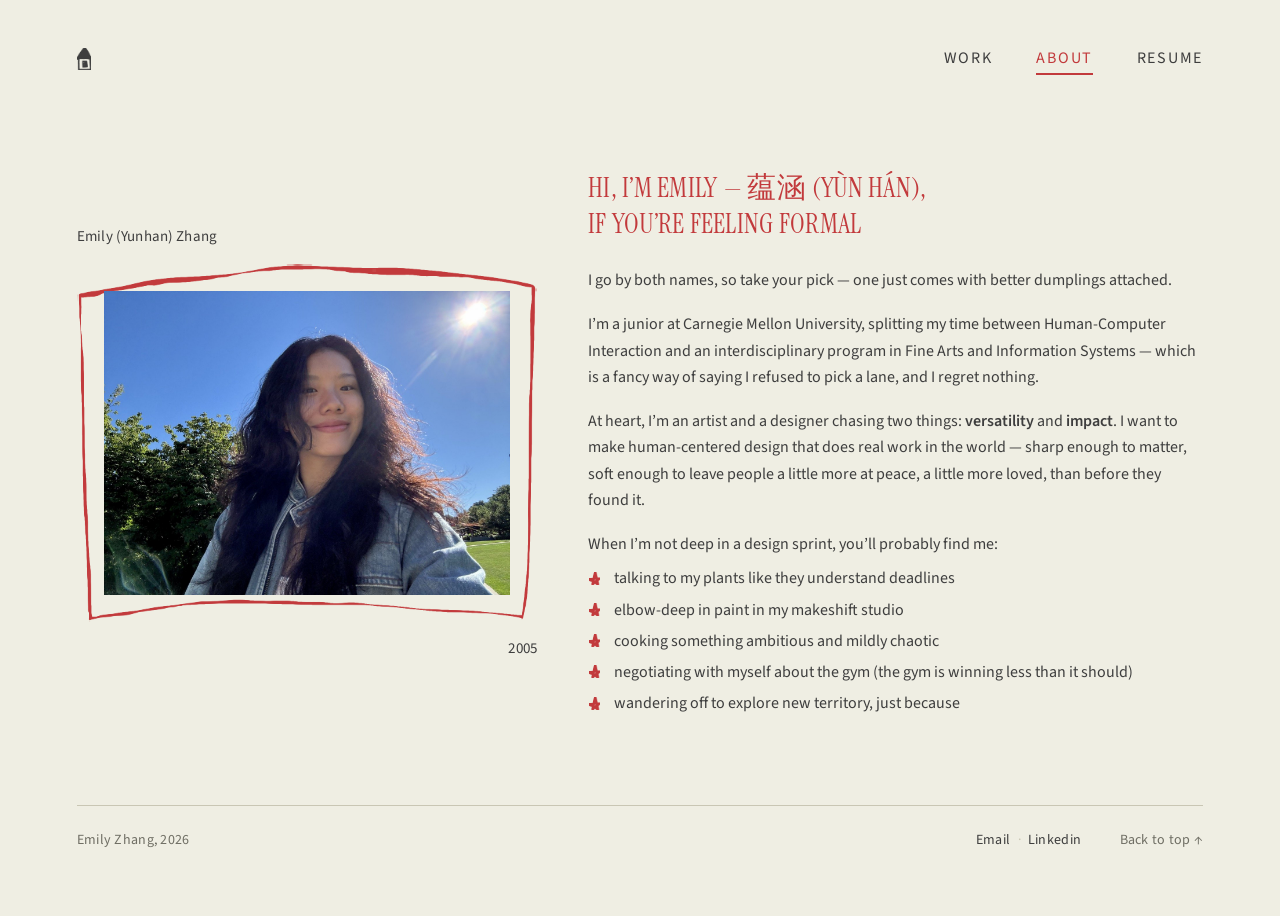
==== commit b1c3f015: "Redesign home hero, project list and case-study pages Navigation - Pinned header: always visible, 64" ====
--- a/about.html
+++ b/about.html
@@ -5,7 +5,8 @@
 <meta name="viewport" content="width=device-width, initial-scale=1">
 <title>About — Emily Zhang</title>
 <meta name="description" content="Emily (Yunhan) Zhang — designer and artist, junior at Carnegie Mellon University studying Human-Computer Interaction alongside Fine Arts and Information Systems.">
-<link rel="icon" href="assets/img/favicon.svg" type="image/svg+xml">
+<link rel="icon" href="assets/img/favicon.png?v=2" type="image/png">
+<link rel="apple-touch-icon" href="assets/img/apple-touch-icon.png?v=2">
 <link rel="preconnect" href="https://fonts.googleapis.com">
 <link rel="preconnect" href="https://fonts.gstatic.com" crossorigin>
 <link href="https://fonts.googleapis.com/css2?family=Instrument+Serif:ital@0;1&family=Source+Sans+3:wght@400;600&display=swap" rel="stylesheet">
@@ -21,6 +22,7 @@
       <a class="nav-link nav-home" href="index.html"><span class="house" aria-hidden="true"></span><span class="visually-hidden">Home</span></a>
     </div>
     <div class="nav-group">
+      <a class="nav-link" href="index.html#work" data-nav="work">Work</a>
       <a class="nav-link" href="about.html" aria-current="page">About</a>
       <a class="nav-link" href="assets/resume/emily-zhang-resume.pdf" target="_blank" rel="noopener">Resume</a>
     </div>
@@ -92,13 +94,16 @@
 
 <footer class="site-footer">
   <div class="wrap">
-    <h2 class="visually-hidden">Contact</h2>
+    <h2 class="visually-hidden">Footer</h2>
     <div class="footer-line">
       <span class="footer-sig">Emily Zhang, <span data-year>2026</span></span>
-      <nav class="footer-links" aria-label="Contact">
-        <a class="footer-link" href="mailto:yunhanzh@andrew.cmu.edu">Email</a>
-        <a class="footer-link" href="https://www.linkedin.com/in/yunhan-zhang-52885b339" target="_blank" rel="noopener">Linkedin</a>
-      </nav>
+      <div class="footer-nav">
+        <nav class="footer-links" aria-label="Contact">
+          <a class="footer-link" href="mailto:yunhanzh@andrew.cmu.edu">Email</a>
+          <a class="footer-link" href="https://www.linkedin.com/in/yunhan-zhang-52885b339" target="_blank" rel="noopener">Linkedin</a>
+        </nav>
+        <a class="footer-link footer-top" href="#top">Back to top <span class="arrow" aria-hidden="true">↑</span></a>
+      </div>
     </div>
   </div>
 </footer>
--- a/assets/css/style.css
+++ b/assets/css/style.css
@@ -16,6 +16,7 @@
   --olive:      #CFCCAD;  /* project card panels */
   --lime:       #E8F19A;  /* image panels on case-study pages */
   --rule:       #C9C6B4;  /* hairlines and borders */
+  --blue:       #2F6EB9;  /* the home hero's tagline, sampled from the sketch */
 
   /* Type */
   /* TWO FACES, following ziaoh.com's system exactly.
@@ -49,6 +50,20 @@
   --wrap-n: min(820px, 88vw);   /* narrow measure for case-study prose */
   --gutter: clamp(1.25rem, 4vw, 3rem);
 
+  /* Header: a 64px bar that stays pinned for the whole visit. The lift is extra
+     room above the nav at the very top of the page; the sticky offset below is
+     negative by exactly that amount, so it scrolls away and only the bar stays. */
+  /* One grid for the whole home page. Everything sits in --wrap (header, hero, rule,
+     project rows, footer), and the hero and every project row split that width the
+     same way: 7 of 12 columns for the picture / name, 5 of 12 for the words. --card-pad
+     is the inset of those words from their column edge, used by both, so the hero's copy
+     and each project's copy start on the same vertical line. */
+  --split:    7fr 5fr;
+  --card-pad: clamp(1.5rem, 3.4vw, 2.75rem);
+
+  --header-bar:  4rem;
+  --header-lift: clamp(0.5rem, 2.2vw, 2rem);
+
   /* Emily's own doodles, sliced from assets/doodling/Untitled_Artwork.png.
      They are used as masks rather than plain images so they take their colour
      from the page — her ink is already exactly --red, and the house needs to
@@ -67,6 +82,7 @@
 
 html {
   scroll-behavior: smooth;
+  scroll-padding-top: var(--header-bar);   /* in-page jumps (WORK) land below the pinned bar */
   -webkit-text-size-adjust: 100%;
 }
 
@@ -130,28 +146,32 @@
 
 /* ---------- 4. Site header / nav ---------- */
 .site-header {
-  position: sticky; top: 0; z-index: 100;
-  padding: clamp(1.5rem, 3.2vw, 2.75rem) 0;
+  /* Always visible. It used to slide away on scroll-down, so the only way back
+     to Home from the foot of a case study was to scroll the whole page up.
+     A negative `top` makes the header "compact" without changing its height (a
+     height change would shift the page under the reader): the lift above the nav
+     scrolls off, and the --header-bar strip below it pins. */
+  position: sticky; top: calc(-1 * var(--header-lift)); z-index: 100;
+  padding-top: var(--header-lift);
   background: color-mix(in srgb, var(--cream) 88%, transparent);
   backdrop-filter: blur(9px);
   -webkit-backdrop-filter: blur(9px);
-  transition: transform 0.45s var(--ease), background 0.3s linear;
-}
-/* Header retracts while scrolling down, returns on scroll up */
-.site-header.is-hidden { transform: translateY(-115%); }
-.site-header.at-top    { background: transparent; backdrop-filter: none; }
+  transition: background 0.3s linear;
+}
+.site-header.at-top { background: transparent; backdrop-filter: none; }
 
 .nav {
   display: flex; align-items: center;
   gap: 1.5rem;
+  min-height: var(--header-bar);
 }
 .nav-group { display: flex; gap: clamp(1.5rem, 3.4vw, 3.5rem); }
-/* keeps the About/Resume group flush right whether or not a Home group precedes it */
+/* keeps the WORK / ABOUT / RESUME group flush right, opposite the Home house */
 .nav-group:last-child { margin-left: auto; }
 
 .nav-link {
   position: relative;
-  font-size: var(--fs-nav);
+  font-size: 1rem;
   letter-spacing: 0.11em;
   text-transform: uppercase;
   text-decoration: none;
@@ -180,84 +200,247 @@
 .nav-link:hover, .nav-link:focus-visible { color: var(--red); }
 .nav-link:hover::after,
 .nav-link:focus-visible::after,
-.nav-link[aria-current="page"]::after { transform: scaleX(1); transform-origin: 0 50%; }
-.nav-link[aria-current="page"] { color: var(--red); }
+.nav-link[aria-current]:not([aria-current="false"])::after { transform: scaleX(1); transform-origin: 0 50%; }
+.nav-link[aria-current]:not([aria-current="false"]) { color: var(--red); }
 
 /* ---------- 5. Hero (home) ---------- */
-/* Centred and compact: the paragraphs stack close under the title rather than
-   floating in the middle of the page. */
+/* The hero owns the first screen: header + hero add up to exactly one viewport,
+   with the content centred in it and a "Selected work" cue pinned to its foot. The
+   header is in flow (sticky), so its height is subtracted. `svh` is the *small*
+   viewport height, so a phone's collapsing URL bar never makes it jump; plain
+   `vh` is the fallback for browsers that predate it.
+
+   Two columns, as sketched: Emily on the left (cut-out, name, tagline, stacked and
+   centred on each other), the two lines about her on the right. `align-items: end`
+   sits the last line of copy on the same baseline as the tagline. The columns are the
+   shared 7:5 split (see --split), so the copy lines up with the project rows' copy. */
 .hero {
+  --cue-room: clamp(4rem, 10vh, 5.5rem);          /* keeps the copy clear of the cue */
+  --fig-w:    clamp(84px, 10vw, 150px);           /* the cut-out; ~a quarter of the name's width */
+  position: relative;
+  display: grid;
+  grid-template-columns: var(--split);
+  column-gap: 0;
+  align-items: end;
+  align-content: center;
+  min-height: calc(100vh  - var(--header-bar) - var(--header-lift));
+  min-height: calc(100svh - var(--header-bar) - var(--header-lift));
+  padding: 2rem 0 var(--cue-room);
+}
+
+.hero-intro {
+  display: flex;
+  flex-direction: column;
+  align-items: center;
   text-align: center;
-  padding: clamp(2.5rem, 6vw, 5rem) 0 clamp(2rem, 4vw, 3.5rem);
+}
+
+/* delight: the cut-out of Emily, arms up, bobbing above her name. The sketch crops
+   her at the chest, so the bottom quarter is clipped away *on the image itself*
+   (clip-path). The wrapper is exactly the visible part, so it is what takes the
+   hover. Inside it, a rig rocks the picture and the "hi!" speech line together —
+   the line has to stay attached to her mouth while her head swings, so they share
+   one transform. The pivot sits at the cut, so the head swings most. It is already
+   moving when the page paints and never stops, and it does not speed up on hover;
+   hovering her makes her say hi instead. ease-in-out, not --ease, because --ease is
+   an entrance curve that would snap at each turn. */
+.hero-figure-wrap {
+  position: relative;
+  width: var(--fig-w);
+  height: calc(var(--fig-w) * 0.782);   /* 75% of the image's own height */
+}
+.hero-rig {
+  position: absolute;
+  inset: 0;
+  transform-origin: 50% 100%;
+  animation: bobble 1.6s ease-in-out infinite;
+}
+.hero-figure {
+  position: absolute;
+  top: 0;
+  left: 0;
+  display: block;
+  width: 100%;
+  height: auto;
+  clip-path: inset(0 0 25% 0);
+}
+
+/* "hi!" — drawn from Emily's sketch: a line leaves the right side of her mouth
+   heading right, bends gradually upward through the gap between her hat and her
+   raised arm, and meets the underside of a circle holding the word, just left of its
+   centre and almost vertically. Line, circle and text are one SVG whose units are
+   fractions of her width (viewBox 0 0 100 78.2: x 50, y 25 is her mouth), so the
+   line always starts on the mouth and ends on the circle whatever the screen size.
+   It wears the site's own vocabulary: the thin blue outline of the tag pills, the
+   lighter warm cream as the fill, the display serif italic used for small human
+   notes, in the tagline's blue. On hover the line draws itself out from her mouth,
+   then the circle springs open at its end. Decorative: the wrapper is aria-hidden. */
+.hero-hi {
+  position: absolute;
+  inset: 0;
+  z-index: 3;
+  width: 100%;
+  height: 100%;
+  overflow: visible;        /* the bubble sits above and to the right of her */
+  pointer-events: none;
+}
+.hero-hi-line {
+  fill: none;
+  stroke: var(--blue);
+  stroke-width: 1.2;
+  stroke-linecap: round;
+  stroke-dasharray: 1 2;    /* pathLength is 1: one dash as long as the whole line */
+  stroke-dashoffset: 1;     /* ...pushed out of sight until she is hovered */
+  opacity: 0;               /* a round cap would otherwise leave a dot at the mouth */
+  transition: stroke-dashoffset 0.22s var(--ease), opacity 0.05s linear;
+}
+.hero-hi-bubble {
+  transform-box: view-box;
+  transform-origin: 75.2px 0.7px;    /* where the line meets the circle */
+  opacity: 0;
+  transform: scale(0.4);
+  transition: opacity 0.12s var(--ease),
+              transform 0.12s var(--ease);
+}
+.hero-hi-bubble circle {
+  fill: var(--cream-warm);
+  stroke: var(--blue);
+  stroke-width: 1.2;
+}
+.hero-hi-bubble text {
+  font-family: var(--font-display);
+  font-style: italic;
+  font-size: 15px;          /* user units, so it scales with her: ~22px at 1440 */
+  fill: var(--blue);
+}
+.hero-figure-wrap:hover .hero-hi-line {
+  stroke-dashoffset: 0;
+  opacity: 1;
+}
+.hero-figure-wrap:hover .hero-hi-bubble {
+  opacity: 1;
+  transform: scale(1);
+  transition: opacity 0.2s var(--ease) 0.16s,
+              transform 0.4s cubic-bezier(0.34, 1.56, 0.64, 1) 0.16s;   /* waits for the line */
+}
+
+/* one continuous rock: left, up, right, up, back to left. 0% and 100% hold the
+   same pose so the loop closes on itself with no seam. */
+@keyframes bobble {
+  0%, 100% { transform: translateY(0)    rotate(-6deg); }
+  25%      { transform: translateY(-9%)  rotate(0deg); }
+  50%      { transform: translateY(0)    rotate(6deg); }
+  75%      { transform: translateY(-9%)  rotate(0deg); }
 }
 
 .hero-title {
-  /* sans here, serif in the paragraphs below — as drawn in the mockup, and the
-     same split ziaoh uses on its case-study pages (sans H1, serif body lines) */
-  font-size: var(--fs-display);
-  font-weight: 400;
-  line-height: 1.1;
-  letter-spacing: -0.015em;   /* large sizes get NEGATIVE tracking */
-  text-wrap: balance;
+  /* the biggest, boldest thing on the site. Source Sans 3 Bold: the one place a
+     bold weight is used, because it is the one place that has to be found first */
+  font-size: clamp(3.25rem, 8.35vw, 7.5rem);   /* ~120px at 1440: the name runs ~43% of the width, as sketched */
+  font-weight: 700;
+  line-height: 1.05;
+  letter-spacing: -0.02em;   /* large sizes get NEGATIVE tracking */
   color: var(--red);
-  margin-bottom: clamp(0.75rem, 1.6vw, 1.35rem);
+  white-space: nowrap;
 }
 
 /* delight: each word rises into place on load */
 .hero-title .word {
   display: inline-block;
   opacity: 0;
+  transform: translateY(0.35em);
+  animation: rise 0.85s var(--ease) forwards;
+}
+@keyframes rise { to { opacity: 1; transform: none; } }
+
+/* design . product . fine arts — in the sketch's blue, the only blue on the page */
+.hero-tagline {
+  display: flex;
+  flex-wrap: wrap;
+  justify-content: center;
+  align-items: baseline;
+  gap: 0 clamp(0.6rem, 1.4vw, 1.25rem);
+  margin-top: clamp(0.35rem, 1vw, 0.9rem);
+  font-size: clamp(1.125rem, 1.9vw, 1.75rem);
+  font-weight: 500;
+  line-height: 1.3;
+  letter-spacing: 0.01em;
+  color: var(--blue);
+  opacity: 0;
+  animation: rise 0.85s var(--ease) 0.55s forwards;
   transform: translateY(0.5em);
-  animation: rise 0.85s var(--ease) forwards;
-}
-@keyframes rise { to { opacity: 1; transform: none; } }
-
-/* delight: a cut-out of Emily, arms up, in place of the old 👋. The wrapper
-   keeps the .word rise animation; the image inside carries the bobble, so the
-   two no longer fight over the same animation property. */
-.wave-word {
-  display: inline-block;
-  line-height: 0;              /* no strut — the image sets the box height */
-  vertical-align: -0.22em;     /* the cut-out is taller than a glyph, so it hangs
-                                  below the baseline to sit level with the caps */
-}
-.wave-img {
-  display: block;
-  height: 1.5em;
-  width: auto;
-  transform-origin: 50% 92%;   /* pivots near the feet, so the head swings most */
-  /* no delay and no rest beat: it is already bobbling when the page paints, and
-     it never stops. ease-in-out, not --ease, because --ease is an entrance curve
-     that would snap at each turn; this one decelerates into every reversal. */
-  animation: bobble 1.6s ease-in-out infinite;
-}
-/* hovering the title doubles the tempo — the same hello, more excited */
-.hero-title:hover .wave-img { animation-duration: 0.8s; }
-
-/* one continuous rock: left, up, right, up, back to left. 0% and 100% hold the
-   same pose so the loop closes on itself with no seam. */
-@keyframes bobble {
-  0%, 100% { transform: translateY(0)    rotate(-6deg); }
-  25%      { transform: translateY(-7%)  rotate(0deg); }
-  50%      { transform: translateY(0)    rotate(6deg); }
-  75%      { transform: translateY(-7%)  rotate(0deg); }
-}
-
-/* 680px, not wider: Instrument Serif is narrow, so a wider box lets the first
-   paragraph collapse onto a single long line at some widths. This measure keeps
-   both paragraphs at two balanced lines across the whole laptop range. */
-.hero-body { max-width: min(680px, 100%); margin-inline: auto; }
-
+}
+/* the separators are drawn dots, not full stops: a full stop sits on the baseline and
+   reads as punctuation, a centred dot reads as a divider. Sized in em so it stays in
+   proportion to the words at every width — small enough to stay quiet beside them. */
+.hero-tagline .dot {
+  flex: none;
+  align-self: center;
+  width: 0.2em;
+  height: 0.2em;
+  border-radius: 50%;
+  background: currentColor;
+}
+
+/* The copy is left-aligned in its own column, set larger than before: this is the
+   text the hero exists to deliver, so it reads at sentence size rather than caption
+   size. Instrument Serif is narrow, so the measure is capped to keep the lines
+   short and the two paragraphs reading as two clear thoughts. */
+.hero-body {
+  padding-left: var(--card-pad);   /* same inset as .project-body: one vertical text line */
+  opacity: 0;
+  transform: translateY(0.5em);
+  animation: rise 0.85s var(--ease) 0.75s forwards;
+}
 .hero-lead {
   font-family: var(--font-display);
-  font-size: var(--fs-lead);
-  line-height: 1.5;           /* reading text always 1.5–1.6 */
-  /* Even out the line lengths instead of filling each line greedily, so no line
-     is left holding one or two orphaned words. Ignored by older browsers, which
-     simply fall back to normal wrapping. */
+  font-size: clamp(1.375rem, 2.1vw, 1.875rem);
+  line-height: 1.3;
+  /* `balance`, not `pretty`: pretty only rescues a lone last word, which left the
+     first paragraph's middle line ~160px longer than its last. Balance evens every
+     line of a paragraph, so each reads as one tidy block. */
   text-wrap: balance;
 }
-.hero-lead + .hero-lead { margin-top: 1.35rem; }
+.hero-lead + .hero-lead { margin-top: 1.5em; }
+/* the typeface's hyphen carries wide side-bearings, so "Human-Computer" read as
+   "Human - Computer"; pull the sides in */
+.hero-lead .hy { margin-inline: -0.14em; }
+
+/* "Selected work ↓": the one-click route from the opening straight to the
+   projects. It arrives after the title has finished rising, and the arrow bobs
+   gently so it reads as something to press. */
+.scroll-cue {
+  position: absolute;
+  left: 50%;
+  bottom: clamp(1.25rem, 3.5vh, 2.25rem);
+  translate: -50% 0;
+  display: inline-flex;
+  flex-direction: column;
+  align-items: center;
+  gap: 0.35rem;
+  padding: 0.5rem 0.75rem;
+  font-size: var(--fs-nav);
+  letter-spacing: 0.11em;
+  text-transform: uppercase;
+  text-decoration: none;
+  color: var(--ink-soft);
+  opacity: 0;
+  transform: translateY(0.5em);
+  animation: rise 0.85s var(--ease) 1.3s forwards;
+  transition: color 0.28s var(--ease);
+}
+.scroll-cue:hover, .scroll-cue:focus-visible { color: var(--red); }
+.scroll-cue-arrow {
+  color: var(--red);
+  font-size: 1.25rem;
+  line-height: 1;
+  letter-spacing: 0;
+  animation: cue-bob 1.8s ease-in-out 2.2s infinite;
+}
+@keyframes cue-bob {
+  0%, 100% { transform: translateY(0); }
+  50%      { transform: translateY(6px); }
+}
 
 /* ---------- 6. Rules ---------- */
 /* The section lines run edge-to-edge with the project panels — same width as
@@ -269,114 +452,160 @@
   margin: 0 auto;
 }
 
-/* ---------- 7. Work grid (home) ---------- */
-.work { padding: clamp(3.5rem, 8vw, 7rem) 0 clamp(3rem, 7vw, 6rem); }
-
-/* Equal thirds, and equal panels. The three source images have different ratios
-   (1.24, 1.61, 1.55), so cards sized to their own image came out three different
-   heights and pushed each name to a different line — as did the downward offset
-   the middle card used to carry. One shared ratio for all three puts every panel
-   on the same footprint and every name on the same baseline. */
-.work-grid {
+/* ---------- 7. Work list (home) ---------- */
+/* The three projects are stacked as wide rows, one per screen-ish, instead of a
+   3-up grid: each gets room for its image, a line of context and its tags, and
+   there is one obvious thing to read next. The list is the same width as the header,
+   hero and footer (--wrap), so its edges line up with theirs. */
+.work { padding: clamp(2.5rem, 5vw, 4.5rem) 0 clamp(3rem, 7vw, 6rem); }
+
+.project-list {
+  --list:  var(--wrap);
+  width: var(--list);
+  margin-inline: auto;
   display: grid;
-  grid-template-columns: repeat(3, 1fr);
-  gap: clamp(0.9rem, 1.8vw, 1.5rem);
-  align-items: start;
-}
-
-/* the label is a sibling of the <a>, not a child, so hovering either the card
-   or the label lights up both */
-.work-item { position: relative; }
-
-.card {
+  gap: clamp(2rem, 5vw, 4.5rem);   /* room between rows so each reads as its own piece, and the hover lift never crowds the next */
+}
+
+.project {
+  --row-h: clamp(300px, 29vw, 430px);   /* shortest a row gets; copy may make it taller */
+  position: relative;                   /* anchors the stretched link */
+  display: grid;
+  grid-template-columns: var(--split);
+  min-height: var(--row-h);
+  overflow: hidden;
+  border-radius: 12px;
+  /* The copy panel is the page's own colour, so a row is defined by its picture
+     and a soft shadow rather than by an outline. */
+  background: var(--cream);
+  box-shadow: 0 5px 18px rgba(43, 43, 30, 0.13), 0 1px 3px rgba(43, 43, 30, 0.08);
+  transition: transform 0.55s var(--ease), box-shadow 0.55s var(--ease);
+}
+.project:hover,
+.project:focus-within {
+  transform: translateY(-6px);
+  box-shadow: none;        /* the red stroke below replaces the shadow as the feedback */
+}
+
+/* Hover / keyboard-focus feedback: a red stroke drawn over the card's edge, inside
+   it, so it frames the picture and the copy together. 2px is the weight that holds
+   against a 1080px-wide card without shouting — the nav underline is 1.5px and the
+   tag pills 1px, so this reads as the loudest line on the page, which is the point. */
+.project::before {
+  content: "";
+  position: absolute;
+  inset: 0;
+  z-index: 2;
+  border: 2px solid var(--red);
+  border-radius: inherit;
+  opacity: 0;
+  pointer-events: none;     /* never intercepts the click on the stretched link */
+  transition: opacity 0.35s var(--ease);
+}
+.project:hover::before,
+.project:focus-within::before { opacity: 1; }
+
+/* The picture takes the whole left side, edge to edge. It is absolutely placed in
+   its column so it never sets the row's height — the copy does — and it is cropped
+   to cover. Cards that came with their own frame (Wait Room) are cropped to their
+   artwork in the file, so no rim or rounded corner is left to be cut off. */
+.project-media {
   position: relative;
-  display: grid;
-  place-items: center;
-  text-decoration: none;
-  background: var(--olive);
-  padding: 9%;              /* % of card width — matches the design's inset */
-  /* Each card's height is derived from its own image so the olive frame reads
-     as an even 9% band on all four sides:  height/width = 0.82/imageRatio + 0.18
-     Set per card below; this is the fallback. */
-  /* One ratio for all three. It sits between the images' own ratios, so each is
-     contained with a modest olive band — image 1 gains a little at the sides,
-     images 2 and 3 a little above and below — instead of each card resizing
-     itself and breaking the row. */
-  aspect-ratio: 1 / 0.78;
-  border-radius: 12px;
-  overflow: hidden;
-  transition: transform 0.55s var(--ease), box-shadow 0.55s var(--ease);
-}
-
-.card-media {
+  overflow: hidden;       /* clips the hover zoom */
+}
+.project-media img {
+  position: absolute;
+  inset: 0;
   width: 100%;
   height: 100%;
-  object-fit: contain;   /* never crop — these are finished, composed images */
-  /* No radius or shadow here any more: the artwork carries its own rounded
-     frame and shadow, and its transparent corners are composited onto the olive
-     panel colour at export time, so an added rectangular shadow would trace a
-     box the viewer cannot see the edges of. */
+  object-fit: cover;
   transition: transform 0.6s var(--ease);
 }
-
-/* Wait Room's artwork (1.24) is narrower than the padded content box (1.37), so
-   `contain` sized it by height and it stood taller than the other two, which are
-   sized by width. Narrowing its box to 78% flips it to being sized by width too,
-   landing it on the same height as its neighbours (78% x 0.82W / 1.24 ≈ 0.52W),
-   scaled down whole rather than cropped. The grid's place-items:center keeps the
-   narrower box centred in the olive panel. */
-.card-media--tall { width: 78%; }
-
-.work-item:hover .card,
-.card:focus-visible {
-  transform: translateY(-7px);
-  box-shadow: 0 24px 46px -30px rgba(43, 43, 30, 0.7);
-}
-.work-item:hover .card-media,
-.card:focus-visible .card-media { transform: scale(1.03); }
-
-/* Names and keywords sit permanently under each card, ziaoh-style. The hover
-   no longer swaps the panel's contents — it just lifts the card and underlines
-   the name, so nothing is hidden from anyone who never hovers. */
-.card-label {
-  display: grid;
-  justify-items: start;
-  gap: 0.55rem;
-  padding-top: 0.9rem;
-}
-
-.card-name {
+.project:hover .project-media img,
+.project:focus-within .project-media img { transform: scale(1.03); }
+
+.project-body {
+  display: flex;
+  flex-direction: column;
+  justify-content: center;
+  align-items: flex-start;
+  gap: 0.85rem;
+  padding: var(--card-pad);
+}
+
+.project-meta {
+  font-size: var(--fs-label);
+  letter-spacing: 0.1em;
+  text-transform: uppercase;
+  color: var(--ink-soft);
+}
+
+.project-name {
+  font-family: var(--font-display);
+  font-weight: 400;
+  font-size: clamp(1.75rem, 2.7vw, 2.25rem);
+  line-height: 1.12;
+  letter-spacing: -0.015em;
   text-wrap: balance;
-  font-family: var(--font-display);
-  font-size: clamp(1.125rem, 1.5vw, 1.375rem);
-  line-height: 1.2;
   color: var(--red);
-  position: relative;
-}
-/* the name underlines on hover — the click affordance the overlay used to carry */
-.card-name::after {
-  content: ""; position: absolute; left: 0; bottom: -2px;
-  width: 100%; height: 1px; background: var(--red);
-  transform: scaleX(0); transform-origin: 0 50%;
-  transition: transform 0.42s var(--ease);
-}
-.work-item:hover .card-name::after,
-.work-item:focus-within .card-name::after { transform: scaleX(1); }
-
-.card-tags { display: flex; flex-wrap: wrap; gap: 0.4rem; }
+}
+/* The title is the real link; its ::after stretches to cover the whole row, so
+   the entire card is one click target and there is a single tab stop per project. */
+.project-link {
+  text-decoration: none;    /* deliberately not positioned, so ::after sizes to .project */
+  color: inherit;
+}
+.project-link::after {
+  content: "";
+  position: absolute;
+  inset: 0;
+}
+.project-link:focus-visible { outline: none; }   /* the card's red stroke is the focus ring */
+
+.project-blurb {
+  max-width: 34ch;
+  font-size: 1.0625rem;
+  line-height: 1.55;
+  text-wrap: pretty;
+}
+
+.project-tags { display: flex; flex-wrap: wrap; gap: 0.4rem; }
 
 .tag {
   border: 1px solid var(--red);
   border-radius: 999px;
   padding: 0.25rem 0.7rem;
-  font-size: var(--fs-micro);
+  font-size: var(--fs-label);
   line-height: 1.5;
   letter-spacing: 0.02em;
   color: var(--red);
   white-space: nowrap;
   transition: background 0.35s var(--ease), color 0.35s var(--ease);
 }
-.work-item:hover .tag { background: var(--red); color: var(--cream); }
+.project:hover .tag, .project:focus-within .tag { background: var(--red); color: var(--cream); }
+
+/* "View case study →" — a text link in the nav's voice rather than a filled
+   button: three solid buttons in a stack would outweigh the work itself. */
+.project-cta {
+  position: relative;
+  margin-top: 0.4rem;
+  padding-bottom: 3px;
+  font-size: var(--fs-nav);
+  letter-spacing: 0.11em;
+  text-transform: uppercase;
+  color: var(--ink);
+  transition: color 0.28s var(--ease);
+}
+.project-cta .arrow { display: inline-block; transition: transform 0.4s var(--ease); }
+.project-cta::after {
+  content: ""; position: absolute; left: 0; bottom: 0;
+  width: 100%; height: 1.5px; background: var(--red);
+  transform: scaleX(0); transform-origin: 100% 50%;
+  transition: transform 0.42s var(--ease);
+}
+.project:hover .project-cta, .project:focus-within .project-cta { color: var(--red); }
+.project:hover .project-cta::after, .project:focus-within .project-cta::after { transform: scaleX(1); transform-origin: 0 50%; }
+.project:hover .project-cta .arrow, .project:focus-within .project-cta .arrow { transform: translateX(5px); }
 
 /* ---------- 8. Page head (inner pages) ---------- */
 .page-head {
@@ -1234,67 +1463,70 @@
 .star-list li:hover::before { transform: rotate(90deg) scale(1.15); }
 
 /* ---------- 14. Project navigation ---------- */
-/* Two destinations rather than one bare arrow: a way back to the index, and a
-   named next project so the reader knows what they are committing to. */
+/* One thing at the foot of a case study: a compact button to the next project, right
+   aligned at the bottom of the page. The way back to the work list is the WORK link in
+   the pinned header, so a second "All work" here was redundant.
+   It borrows the site's pill shape; the label and the name sit on one line, and on a
+   hover it fills with the site red the way the tag pills do. */
 .page-nav {
   display: flex;
-  align-items: flex-end;
-  justify-content: space-between;
-  gap: 1.5rem 2rem;
-  flex-wrap: wrap;
-  border-top: 1px solid var(--rule);
-  margin-top: clamp(2.5rem, 5vw, 4rem);
-  padding-top: clamp(1.25rem, 2.5vw, 2rem);
-  /* keeps this band clear of the footer's rule below it */
+  justify-content: flex-end;
   padding-bottom: clamp(2rem, 4vw, 3.5rem);
 }
 
-.page-nav-back {
-  display: inline-flex; align-items: center; gap: 0.5rem;
-  font-size: var(--fs-nav);
-  letter-spacing: 0.02em;
+.page-nav-next {
+  display: inline-flex;
+  align-items: baseline;
+  gap: 0.85rem;
+  max-width: 100%;
+  padding: 0.8rem 1.5rem 0.85rem 1.6rem;
+  border: 1px solid var(--rule);
+  border-radius: 999px;
+  background: var(--cream-warm);
   text-decoration: none;
-  color: var(--ink-soft);
-  transition: color 0.3s var(--ease);
-}
-.page-nav-back .arrow { transition: transform 0.35s var(--ease); }
-.page-nav-back:hover, .page-nav-back:focus-visible { color: var(--red); }
-.page-nav-back:hover .arrow { transform: translateX(-4px); }
-
-.page-nav-next {
-  display: grid;
-  justify-items: end;
-  gap: 0.25rem;
-  text-align: right;
-  text-decoration: none;
-  max-width: 60%;
-}
+  transition: background 0.35s var(--ease), border-color 0.35s var(--ease),
+              transform 0.45s var(--ease);
+}
+
 .page-nav-eyebrow {
   font-size: var(--fs-label);
   letter-spacing: 0.1em;
   text-transform: uppercase;
+  white-space: nowrap;
   color: var(--red);
+  transition: color 0.35s var(--ease);
 }
 .page-nav-name {
-  position: relative;
+  display: inline-flex;
+  align-items: baseline;
+  gap: 0.5rem;
   font-family: var(--font-display);
-  font-size: clamp(1.375rem, 2.2vw, 1.875rem);
+  font-size: 1.5rem;
   line-height: 1.2;
   letter-spacing: -0.01em;
-  text-wrap: balance;
+  color: var(--ink);
   transition: color 0.35s var(--ease);
 }
-.page-nav-name::after {
-  content: "";
-  position: absolute; left: 0; right: 0; bottom: -3px;
-  height: 1px; background: var(--red);
-  transform: scaleX(0); transform-origin: 100% 50%;
-  transition: transform 0.42s var(--ease);
-}
+.page-nav-name .arrow { color: var(--red); transition: transform 0.4s var(--ease), color 0.35s var(--ease); }
+
+.page-nav-next:hover,
+.page-nav-next:focus-visible {
+  background: var(--red);
+  border-color: var(--red);
+}
+.page-nav-next:hover .page-nav-eyebrow,
+.page-nav-next:focus-visible .page-nav-eyebrow,
 .page-nav-next:hover .page-nav-name,
-.page-nav-next:focus-visible .page-nav-name { color: var(--red); }
-.page-nav-next:hover .page-nav-name::after,
-.page-nav-next:focus-visible .page-nav-name::after { transform: scaleX(1); transform-origin: 0 50%; }
+.page-nav-next:focus-visible .page-nav-name,
+.page-nav-next:hover .arrow,
+.page-nav-next:focus-visible .arrow { color: var(--cream); }
+.page-nav-next:hover .arrow { transform: translateX(5px); }
+
+/* on a phone the label and the name will not fit on one line: stack them, and trade
+   the full pill for a rounded rectangle so two lines do not look squashed */
+@media (max-width: 560px) {
+  .page-nav-next { flex-direction: column; align-items: flex-start; gap: 0.2rem; border-radius: 18px; }
+}
 
 /* ---------- 15. Footer ---------- */
 .site-footer { padding: 0 0 clamp(2.5rem, 5vw, 4.5rem); }
@@ -1319,6 +1551,20 @@
 
 .footer-links { display: flex; align-items: baseline; }
 
+/* site links, contact links and Back to top share one right-hand cluster; the
+   groups are spaced apart rather than dotted together, so wrapping on a phone
+   never strands a middot at the start of a line */
+.footer-nav {
+  display: flex;
+  flex-wrap: wrap;
+  align-items: baseline;
+  justify-content: flex-end;
+  gap: 0.6rem clamp(1.25rem, 3vw, 2.5rem);
+}
+.footer-top { color: var(--ink-soft); }
+.footer-top .arrow { display: inline-block; transition: transform 0.4s var(--ease); }
+.footer-top:hover .arrow, .footer-top:focus-visible .arrow { transform: translateY(-3px); }
+
 .footer-link {
   position: relative;
   display: inline-block;
@@ -1358,6 +1604,10 @@
 
 /* ---------- 17. Responsive ---------- */
 @media (max-width: 900px) {
+  /* one column: Emily, then what she does, all centred */
+  .hero { grid-template-columns: 1fr; row-gap: clamp(1.75rem, 5vw, 2.5rem); align-items: start; }
+  .hero-title { font-size: clamp(3.25rem, 13vw, 6rem); }
+  .hero-body { justify-self: center; text-align: center; padding-left: 0; max-width: 34rem; }
   .about-grid { grid-template-columns: 1fr; gap: clamp(1.75rem, 5vw, 2.75rem); }
   .portrait-block { max-width: 460px; }
   .meta { grid-template-columns: repeat(2, minmax(0, 1fr)); }
@@ -1366,16 +1616,18 @@
 @media (max-width: 760px) {
   :root { --wrap: 88vw; }
 
+  /* she is only ~84px wide on a phone, which would leave "hi!" at ~10px. Scale the
+     whole speech drawing up from the point where the line leaves her mouth, so it
+     stays attached and the word reaches ~18px. */
+  .hero-hi { transform: scale(1.45); transform-origin: 59.5% 30%; }
+
   /* a phone is too narrow to hold it on one line at any readable size */
   .one-line { white-space: normal; font-size: var(--fs-body); }
 
-  .work-grid { grid-template-columns: 1fr; gap: clamp(1.25rem, 5vw, 2rem); }
-  /* One column: nothing to line up with, so each card goes back to its own
-     image's height rather than banding olive around a shared ratio. */
-  .card { aspect-ratio: auto; }
-  .card-media { height: auto; }
-  /* no shared row height to match at one column */
-  .card-media--tall { width: 100%; }
+  /* one column: the picture sits on top of the copy, as on the reference */
+  .project { grid-template-columns: 1fr; min-height: 0; }
+  .project-media { aspect-ratio: 16 / 10; }
+  .project-blurb { max-width: none; }
 
   .intro-grid { grid-template-columns: 1fr; }
 
@@ -1387,15 +1639,160 @@
 }
 
 @media (max-width: 640px) {
-  /* the nudges would collide with the title on a phone */
+  /* these two hang off the lime band's top and right edges, which on a phone
+     puts them over the title and past the viewport — no room, so they sit out */
   .nudge--fume, .nudge--wave { display: none; }
-  .nudge--scratch { left: auto; right: 3%; }
+  /* The scratcher stands in the empty gap between the home icon and the
+     Work/About/Resume group, the one place in the header with no text under it.
+     With 16px nav links that gap is ~110px wide, so it sits at 17%.
+     Its feet (94px) also stop short of the eyebrow below. */
+  .nudge--scratch { left: 17%; right: auto; }
+
 }
 
 @media (max-width: 460px) {
   .meta { grid-template-columns: 1fr; gap: 1.25rem; }
   .nav-group { gap: 1.15rem; }
 }
+
+/* ---------- 17b. Case-study type scale ---------- */
+/* The three case-study pages share one scale, scoped to `body.case-study` so the home
+   page and About keep the global tokens above untouched. Before this the pages had
+   eight near-identical sizes (40 / 26 / 22 / 19 / 16 / 15 / 13 / 12) and a hole between
+   the 40px title and the 12px "headings": Context, The problem and Features were 12px
+   caps labels while another page's section heading was a 22px serif, so the same job
+   looked different from page to page. Now there are six roles, each used for one job
+   (sizes at a 1440px viewport):
+     title 48 · section heading (H2) 32 · sub-heading (H3) 24 · body 18 ·
+     secondary 16 · label 13
+   Every size is a clamp, so each step shrinks smoothly toward a phone instead of
+   jumping at a breakpoint. */
+.case-study {
+  --cs-title: clamp(2.25rem, 3.4vw, 3rem);          /* 48 */
+  --cs-h2:    clamp(1.625rem, 2.25vw, 2rem);        /* 32 */
+  --cs-h3:    clamp(1.3125rem, 1.7vw, 1.5rem);      /* 24 */
+  --cs-body:  clamp(1.0625rem, 1.25vw, 1.125rem);   /* 17 → 18 */
+  --cs-small: 1rem;                                  /* 16 */
+  --cs-label: 0.8125rem;                             /* 13 */
+}
+
+/* title */
+.case-study .page-title {
+  font-size: var(--cs-title);
+  line-height: 1.1;
+  letter-spacing: -0.025em;
+}
+
+/* section headings: ONE style for every H2, whatever it was before (a 12px caps
+   label here, a 22px serif there). The small caps look survives only where a label is
+   genuinely a label: the meta strip, eyebrows, process pills, "Next project". */
+.case-study .label,
+.case-study .section-title {
+  font-family: var(--font-display);
+  font-size: var(--cs-h2);
+  font-weight: 400;
+  line-height: 1.15;
+  letter-spacing: -0.015em;
+  text-transform: none;
+  color: var(--red);
+  margin-bottom: clamp(0.85rem, 1.5vw, 1.25rem);
+}
+
+/* the project's central question reads at heading size, as the hook of the page */
+.case-study .lede { font-size: var(--cs-h2); line-height: 1.25; letter-spacing: -0.015em; }
+
+/* sub-headings */
+.case-study .feature-title { font-size: var(--cs-h3); line-height: 1.2; margin-bottom: 0.85rem; }
+.case-study .fold-title    { font-size: var(--cs-h3); line-height: 1.3; }
+
+/* body copy: everything a visitor actually reads. 18px, a measure of ~66 characters */
+.case-study .prose { max-width: 66ch; }
+/* ...except where the layout already sets the measure (the intro columns) or asks for
+   the full width (a deliberate one-liner). These need three classes to outrank the
+   cap above. */
+.case-study .intro-grid .prose,
+.case-study .prose.prose--wide { max-width: none; }
+.case-study .prose,
+.case-study .bullets li,
+.case-study .numbered li,
+.case-study .feature-body p,
+.case-study .meta dd,
+.case-study .pi-name,
+.case-study .one-line { font-size: var(--cs-body); }
+.case-study .bullets li,
+.case-study .numbered li { line-height: 1.55; }
+.case-study .feature-body p { line-height: 1.6; }
+.case-study .meta dd { line-height: 1.45; }
+
+/* the one-liner used to shrink below body size to avoid wrapping: backwards. It wraps. */
+.case-study .one-line { white-space: normal; }
+
+/* secondary text */
+.case-study .pi-note,
+.case-study .lede-note,
+.case-study .archive figcaption,
+.case-study .note { font-size: var(--cs-small); }
+.case-study .pi-note { line-height: 1.5; }
+
+/* labels: real labels only, floored at 13px (was 11-12) */
+.case-study .eyebrow,
+.case-study .meta dt,
+.case-study .process-pill,
+.case-study .page-nav-eyebrow { font-size: var(--cs-label); }
+.case-study .browser-url { font-size: 0.75rem; }   /* decorative text inside the browser frame */
+
+/* ---------- 17c. Case-study vertical rhythm ---------- */
+/* Spacing between the parts of a case study, scoped to `body.case-study`. It used to
+   come from five unrelated places (section padding, rule margins, the fold's margin, the
+   column gap, the page header's padding) that did not add up: the title band sat ~100px
+   from the first heading, yet the page's own major sections sat only 44px apart, so the
+   top of the page was airier than the sections that matter. Spacing now follows the
+   content hierarchy, one tier per level, and each tier is a token (px at 1440):
+     first   96   title band -> first content
+     major   80   between top-level sections (a heading needs ~2.5x its own height above it)
+     minor   56   stacked sections inside one column (Problem -> Design goals)
+     head    24   a heading -> the content it introduces
+     exit   112   last section -> project navigation
+   A divider (rule or fold) takes half the major gap on each side, so it costs no more
+   space than a plain gap. Nothing inside a section changes. */
+.case-study {
+  --gap-first: clamp(3.5rem, 6.7vw, 6rem);   /* 96 */
+  --gap-major: clamp(3rem, 5.6vw, 5rem);     /* 80 */
+  --gap-minor: clamp(2rem, 3.9vw, 3.5rem);   /* 56 */
+  --gap-head:  clamp(1rem, 1.7vw, 1.5rem);   /* 24 */
+  --gap-exit:  clamp(4rem, 8vw, 7rem);       /* 112 */
+}
+
+/* the page body is a stack: each direct block sits one major gap below the last */
+.case-study .page-head { padding-bottom: 0; }
+.case-study article > div.wrap > :first-child { margin-top: var(--gap-first); }
+.case-study article > div.wrap > * + * { margin-top: var(--gap-major); }
+
+/* dividers: half the gap above, half below */
+.case-study article > div.wrap > .section-break,
+.case-study article > div.wrap > .fold { margin-top: calc(var(--gap-major) / 2); margin-bottom: 0; }
+.case-study article > div.wrap > .section-break + *,
+.case-study article > div.wrap > .fold + * { margin-top: calc(var(--gap-major) / 2); }
+
+.case-study article > div.wrap > .page-nav { margin-top: var(--gap-exit); }
+
+/* sections no longer carry the gap in their own padding: the stack supplies it */
+.case-study .section { padding-top: 0; }
+
+/* minor gap: sections stacked inside one column, and the two-column blocks when they
+   collapse to one column on a tablet or phone */
+.case-study .intro-col > .section + .section { padding-top: var(--gap-minor); }
+.case-study .brief-col { gap: var(--gap-minor); }
+.case-study .intro-grid,
+.case-study .brief-grid { row-gap: var(--gap-minor); }
+
+/* heading -> content, one value. Components that added their own top margin to make
+   up for a small label heading no longer need to. */
+.case-study .label,
+.case-study .section-title { margin-bottom: var(--gap-head); }
+.case-study .features { padding-top: 0; padding-bottom: 0; }
+.case-study .process { margin-top: 0; }
+.case-study .showcase { margin-top: 0; }
 
 /* ---------- 18. Reduced motion ---------- */
 @media (prefers-reduced-motion: reduce) {
@@ -1406,6 +1803,8 @@
     transition-duration: 0.001ms !important;
   }
   .hero-title .word { opacity: 1; transform: none; }
+  .hero-tagline, .hero-body { opacity: 1; transform: none; }
+  .scroll-cue { opacity: 1; transform: none; }
   .reveal { opacity: 1; transform: none; }
 }
 
